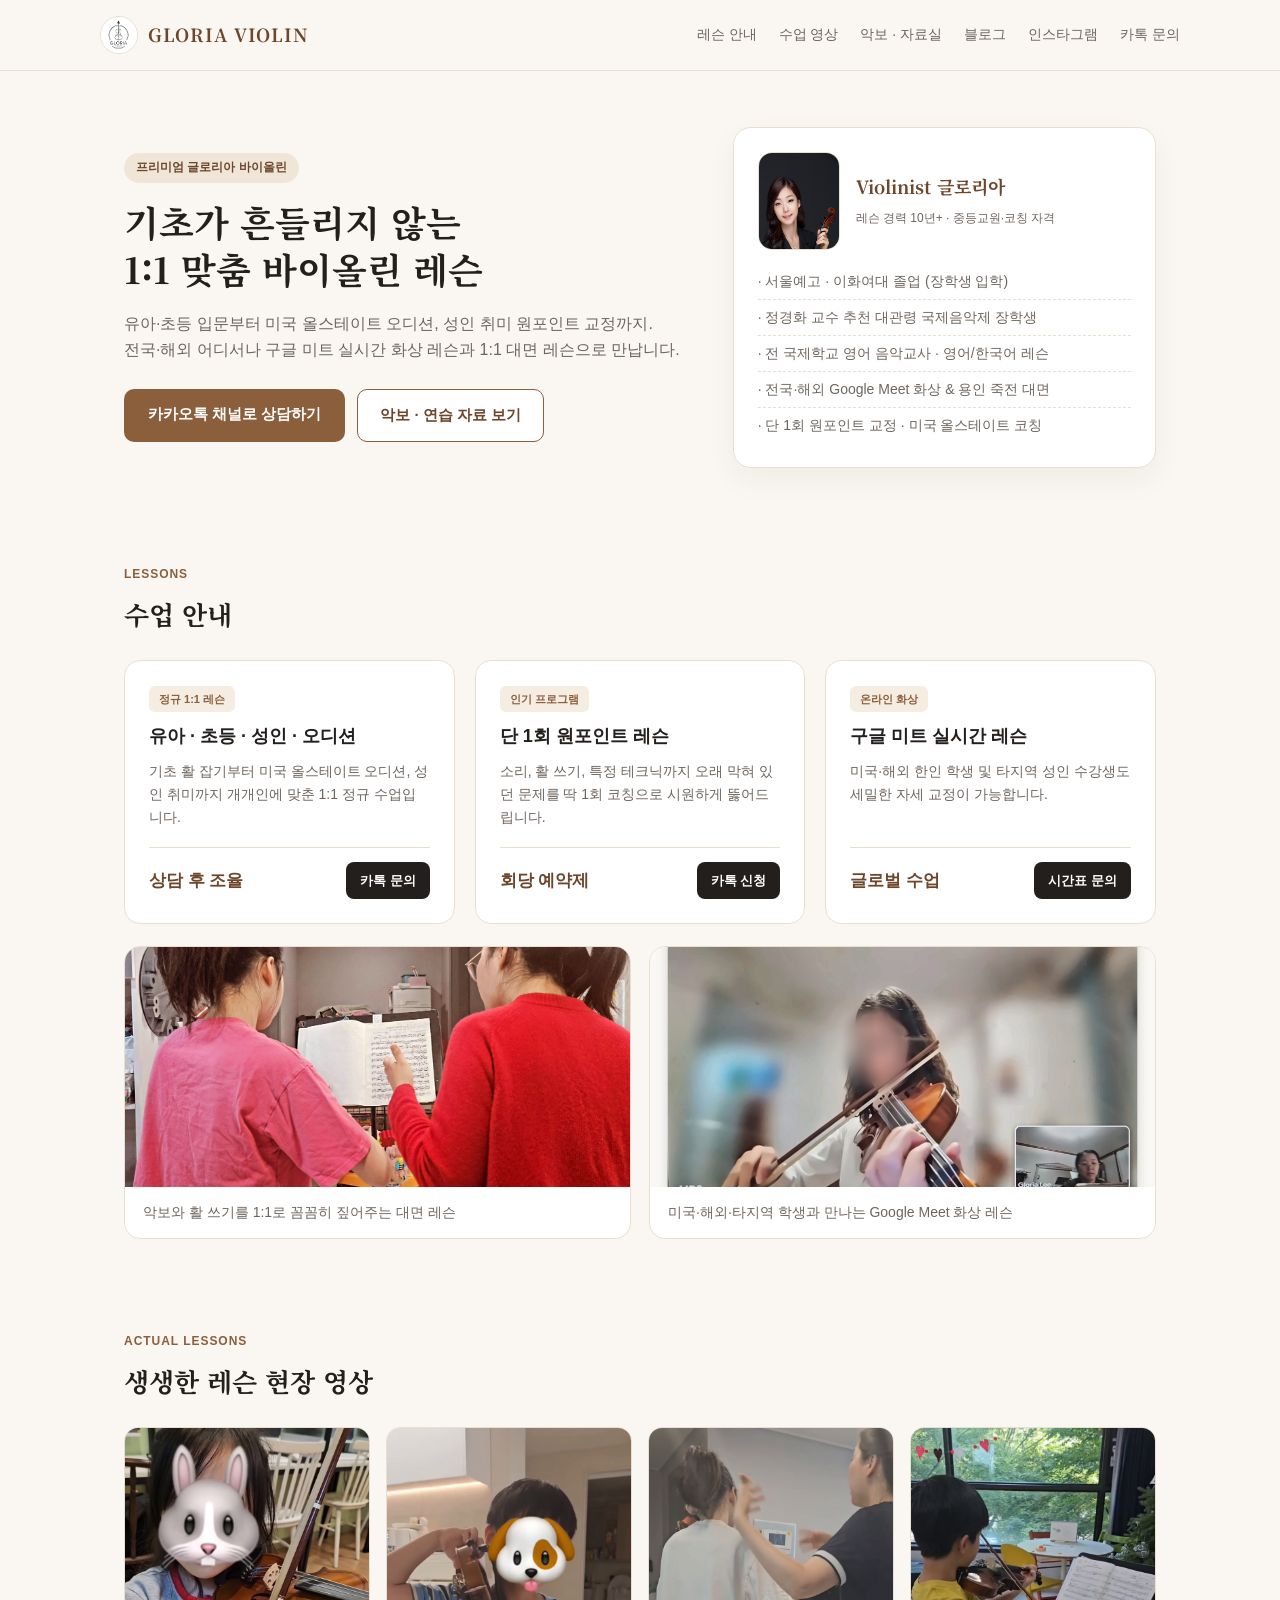
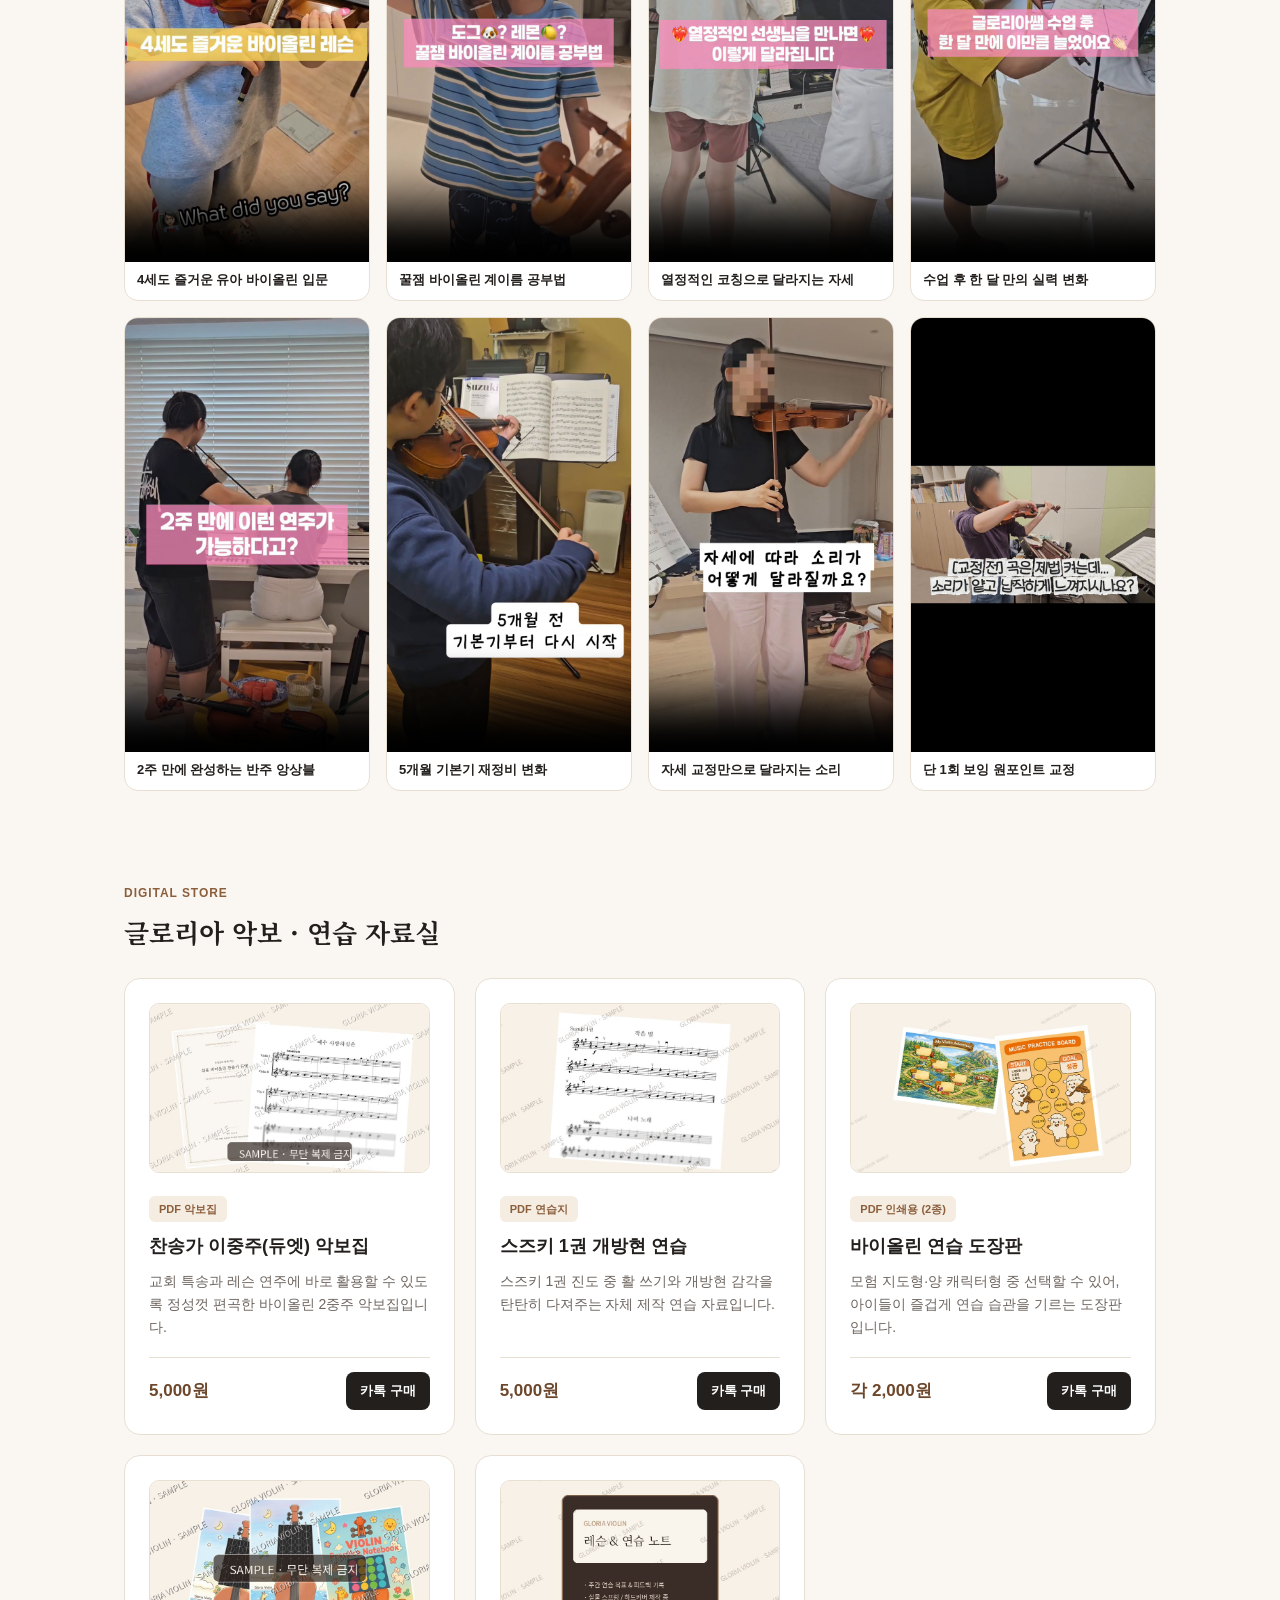
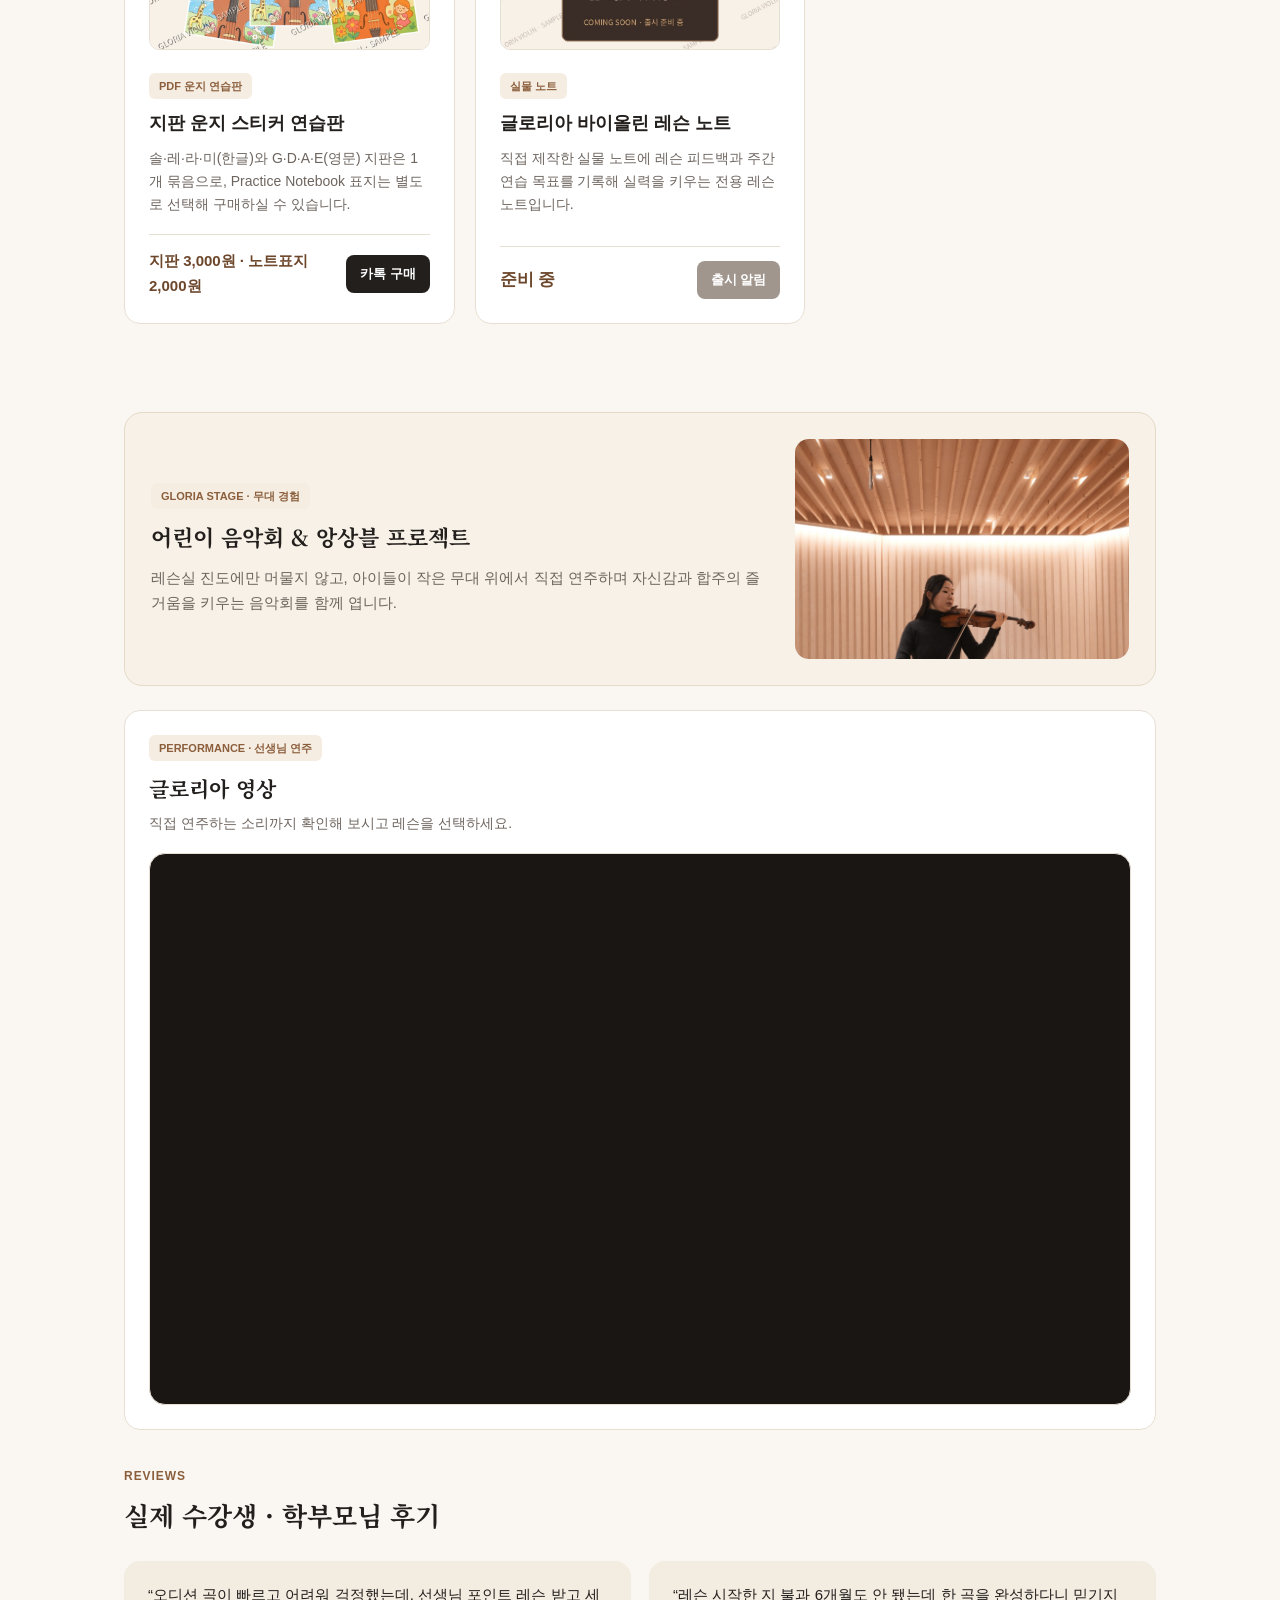
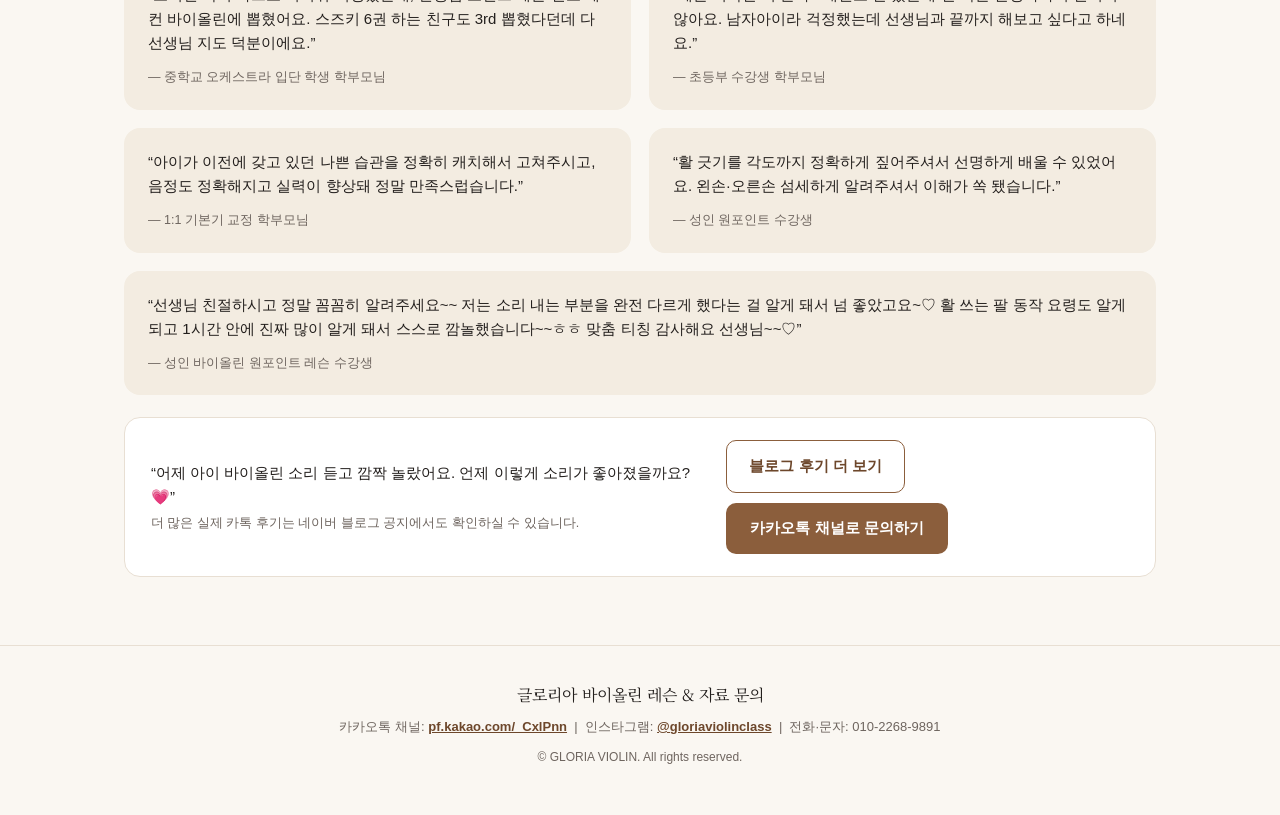
==== index.html @ 701b68e7 "홈페이지: 실명 대신 '글로리아' 표기로 교체 (배지·프로필 카드·이미지 alt·유튜브 title)" ====
<!DOCTYPE html>
<html lang="ko">
<head>
  <meta charset="UTF-8" />
  <!-- Google tag (gtag.js) · GA4 -->
  <script async src="https://www.googletagmanager.com/gtag/js?id=G-VLVJEWR7X3"></script>
  <script>
    window.dataLayer = window.dataLayer || [];
    function gtag(){dataLayer.push(arguments);}
    gtag('js', new Date());
    gtag('config', 'G-VLVJEWR7X3');
  </script>
  <meta name="viewport" content="width=device-width, initial-scale=1.0" />
  <title>글로리아 바이올린 | GLORIA VIOLIN - 화상·대면 1:1 레슨 & 연습 자료실</title>
  <meta name="description" content="서울예고·이화여대 졸업, 미국·해외 한인 아이들 1:1 바이올린 화상 레슨, 용인 죽전 인근 대면 레슨 및 원포인트 교정, 자체 제작 찬송가 이중주·도장판·운지 연습판 자료실." />
  <meta name="keywords" content="글로리아 바이올린, 바이올린 화상 레슨, 미국 바이올린 레슨, 온라인 바이올린, 용인 죽전 바이올린, 원포인트 바이올린 레슨, 바이올린 악보, 찬송가 이중주" />
  <link rel="canonical" href="https://glorialee9112-design.github.io/" />
  <meta name="naver-site-verification" content="98d70bb8b84e6bf92e8efe2d867b717b4aa25853" />
  <meta property="og:type" content="website" />
  <meta property="og:url" content="https://glorialee9112-design.github.io/" />
  <meta property="og:title" content="글로리아 바이올린 | GLORIA VIOLIN" />
  <meta property="og:description" content="전국·해외 1:1 바이올린 화상 레슨 & 원포인트 교정, 찬송가 이중주 악보·연습 도장판·운지 연습판 자료실" />
  <meta property="og:image" content="https://glorialee9112-design.github.io/assets/profile_concert.jpg" />
  <meta name="twitter:card" content="summary_large_image" />
  <meta name="twitter:title" content="글로리아 바이올린 | GLORIA VIOLIN" />
  <meta name="twitter:description" content="전국·해외 1:1 바이올린 화상 레슨 & 원포인트 교정, 자체 제작 악보·연습 자료실" />
  <meta name="twitter:image" content="https://glorialee9112-design.github.io/assets/profile_concert.jpg" />
  <link rel="preconnect" href="https://fonts.googleapis.com">
  <link href="https://fonts.googleapis.com/css2?family=Noto+Serif+KR:wght@400;600;700&family=Pretendard:wght@400;500;600;700&display=swap" rel="stylesheet">
  <style>
    :root {
      --bg: #FAF7F2;
      --card: #FFFFFF;
      --ink: #231F1D;
      --muted: #6E655F;
      --accent: #8B5E3C;
      --accent-dark: #6D472B;
      --line: #E8DFD3;
    }
    * { box-sizing: border-box; margin: 0; padding: 0; }
    body {
      font-family: 'Pretendard', -apple-system, BlinkMacSystemFont, sans-serif;
      background: var(--bg);
      color: var(--ink);
      line-height: 1.65;
    }
    .serif { font-family: 'Noto Serif KR', serif; }
    header {
      background: rgba(250, 247, 242, 0.94);
      border-bottom: 1px solid var(--line);
      padding: 16px 24px;
      position: sticky; top: 0; z-index: 10;
    }
    .nav {
      max-width: 1080px; margin: 0 auto;
      display: flex; justify-content: space-between; align-items: center;
    }
    .logo { display: flex; align-items: center; gap: 10px; font-size: 18px; font-weight: 700; letter-spacing: 0.04em; color: var(--accent-dark); }
    .logo img { width: 38px; height: 38px; border-radius: 50%; object-fit: cover; border: 1px solid var(--line); }
    .nav-links { display: flex; gap: 22px; font-size: 14px; font-weight: 500; color: var(--muted); }
    .nav-links a { text-decoration: none; color: inherit; white-space: nowrap; }

    .hero {
      max-width: 1080px; margin: 0 auto; padding: 56px 24px 48px;
      display: grid; grid-template-columns: 1.15fr 0.85fr; gap: 36px; align-items: center;
    }
    .badge {
      display: inline-block; padding: 5px 12px; border-radius: 999px;
      background: #EFE6D8; color: var(--accent-dark); font-size: 12px; font-weight: 600;
      margin-bottom: 16px;
    }
    h1 { font-size: 36px; line-height: 1.3; margin-bottom: 18px; color: var(--ink); }
    .hero p { color: var(--muted); font-size: 16px; margin-bottom: 26px; }
    .cta-row { display: flex; gap: 12px; flex-wrap: wrap; }
    .btn-primary {
      background: var(--accent); color: #fff; padding: 13px 24px; border-radius: 10px;
      text-decoration: none; font-weight: 600; font-size: 15px; border: none; cursor: pointer;
    }
    .btn-outline {
      border: 1px solid var(--accent); color: var(--accent-dark); padding: 13px 22px; border-radius: 10px;
      text-decoration: none; font-weight: 600; font-size: 15px; background: #fff;
    }
    .profile-card {
      background: var(--card); border: 1px solid var(--line); border-radius: 18px;
      padding: 24px; box-shadow: 0 12px 30px rgba(35, 31, 29, 0.05);
    }
    .profile-top { display: flex; align-items: center; gap: 16px; margin-bottom: 14px; }
    .profile-photo { width: 82px; height: 98px; border-radius: 14px; object-fit: cover; object-position: top; border: 1px solid var(--line); }
    .profile-card h3 { font-size: 18px; margin-bottom: 2px; color: var(--accent-dark); }
    .profile-list { list-style: none; font-size: 14px; color: var(--muted); }
    .profile-list li { padding: 6px 0; border-bottom: 1px dashed var(--line); }
    .profile-list li:last-child { border-bottom: none; }

    section { max-width: 1080px; margin: 0 auto; padding: 44px 24px; }
    .sec-head { margin-bottom: 24px; }
    .sec-head span { font-size: 12px; font-weight: 700; color: var(--accent); letter-spacing: 0.08em; }
    .sec-head h2 { font-size: 26px; margin-top: 6px; }

    .grid-3 { display: grid; grid-template-columns: repeat(3, 1fr); gap: 20px; }
    .grid-2 { display: grid; grid-template-columns: repeat(2, 1fr); gap: 20px; }
    .video-grid { display: grid; grid-template-columns: repeat(4, 1fr); gap: 16px; }
    .video-card { background: var(--card); border: 1px solid var(--line); border-radius: 14px; overflow: hidden; }
    .video-card video { width: 100%; aspect-ratio: 9 / 16; object-fit: cover; display: block; background: #1a1614; }
    .video-cap { padding: 10px 12px; font-size: 13px; font-weight: 600; color: var(--ink); line-height: 1.4; }

    .card {
      background: var(--card); border: 1px solid var(--line); border-radius: 16px;
      padding: 24px; display: flex; flex-direction: column; justify-content: space-between;
    }
    .card-thumb { width: 100%; height: 170px; object-fit: cover; object-position: top; border-radius: 10px; margin-bottom: 14px; border: 1px solid var(--line); }
    .card-tag {
      display: inline-block; font-size: 11px; font-weight: 700; color: var(--accent);
      background: #F5EDE2; padding: 4px 10px; border-radius: 6px; margin-bottom: 10px; align-self: flex-start;
    }
    .card h3 { font-size: 18px; margin-bottom: 8px; }
    .card p { font-size: 14px; color: var(--muted); margin-bottom: 18px; }
    .price-row { display: flex; justify-content: space-between; align-items: center; gap: 12px; padding-top: 14px; border-top: 1px solid var(--line); }
    .price { font-size: 17px; font-weight: 700; color: var(--accent-dark); word-break: keep-all; }
    .buy-btn {
      font-size: 13px; font-weight: 600; color: #fff; background: var(--ink);
      padding: 8px 14px; border-radius: 8px; text-decoration: none;
      white-space: nowrap; flex: 0 0 auto;
    }

    .gallery-grid { display: grid; grid-template-columns: 1fr 1fr; gap: 18px; margin-top: 22px; }
    .gallery-card { background: var(--card); border: 1px solid var(--line); border-radius: 16px; overflow: hidden; }
    .gallery-card img { width: 100%; height: 240px; object-fit: cover; display: block; }
    .gallery-cap { padding: 14px 18px; font-size: 14px; color: var(--muted); }

    .stage-banner {
      background: #F7F1E7; border: 1px solid #E5D9C7; border-radius: 18px;
      padding: 26px; display: grid; grid-template-columns: 1.3fr 0.7fr; gap: 24px; align-items: center; margin-bottom: 24px;
    }
    .stage-banner img { width: 100%; height: 220px; object-fit: cover; object-position: center 20%; border-radius: 14px; }
    .yt-wrap {
      position: relative; width: 100%; aspect-ratio: 16 / 9; border-radius: 16px; overflow: hidden;
      border: 1px solid var(--line); background: #1a1614; margin-top: 18px;
    }
    .yt-wrap iframe { position: absolute; inset: 0; width: 100%; height: 100%; border: 0; }

    .review-grid { display: grid; grid-template-columns: repeat(2, 1fr); gap: 18px; }
    .review-card {
      background: #F3ECE1; border-radius: 16px; padding: 22px 24px;
      display: flex; flex-direction: column; justify-content: space-between;
    }
    .review-quote { font-size: 15px; font-weight: 500; color: var(--ink); line-height: 1.6; }
    .review-meta { font-size: 12.5px; color: var(--muted); margin-top: 12px; }
    .review-cta {
      margin-top: 22px; background: var(--card); border: 1px solid var(--line); border-radius: 16px;
      padding: 22px 26px; display: flex; justify-content: space-between; align-items: center; gap: 18px;
    }

    footer {
      text-align: center; padding: 36px 24px 48px; color: var(--muted); font-size: 13px;
      border-top: 1px solid var(--line); margin-top: 24px;
    }
    @media (max-width: 900px) {
      .hero, .grid-3, .grid-2, .gallery-grid, .stage-banner, .review-grid { grid-template-columns: 1fr; }
      .video-grid { grid-template-columns: repeat(2, 1fr); }
      h1 { font-size: 28px; }
      .review-cta { flex-direction: column; align-items: flex-start; }
    }
    @media (max-width: 720px) {
      header { padding: 12px 16px; }
      .nav { flex-direction: column; align-items: flex-start; gap: 8px; }
      .nav-links { width: 100%; overflow-x: auto; gap: 14px; font-size: 13px; -webkit-overflow-scrolling: touch; }
    }
  </style>
</head>
<body>
  <header>
    <div class="nav">
      <div class="logo serif"><img src="assets/logo.jpg" alt="GLORIA VIOLIN 로고">GLORIA VIOLIN</div>
      <div class="nav-links">
        <a href="#lessons">레슨 안내</a>
        <a href="#videos">수업 영상</a>
        <a href="#store">악보 · 자료실</a>
        <a href="https://blog.naver.com/gloriaviolin" target="_blank" rel="noopener">블로그</a>
        <a href="https://www.instagram.com/gloriaviolinclass" target="_blank" rel="noopener">인스타그램</a>
        <a href="http://pf.kakao.com/_CxlPnn" target="_blank" rel="noopener">카톡 문의</a>
      </div>
    </div>
  </header>

  <div class="hero">
    <div>
      <div class="badge">프리미엄 글로리아 바이올린</div>
      <h1 class="serif">기초가 흔들리지 않는<br>1:1 맞춤 바이올린 레슨</h1>
      <p>유아·초등 입문부터 미국 올스테이트 오디션, 성인 취미 원포인트 교정까지.<br>전국·해외 어디서나 구글 미트 실시간 화상 레슨과 1:1 대면 레슨으로 만납니다.</p>
      <div class="cta-row">
        <a href="http://pf.kakao.com/_CxlPnn" target="_blank" rel="noopener" class="btn-primary">카카오톡 채널로 상담하기</a>
        <a href="#store" class="btn-outline">악보 · 연습 자료 보기</a>
      </div>
    </div>
    <div class="profile-card">
      <div class="profile-top">
        <img class="profile-photo" src="assets/profile_studio.jpg" alt="바이올리니스트 글로리아 프로필">
        <div>
          <h3 class="serif">Violinist 글로리아</h3>
          <span style="font-size:12px; color:var(--muted);">레슨 경력 10년+ · 중등교원·코칭 자격</span>
        </div>
      </div>
      <ul class="profile-list">
        <li>· 서울예고 · 이화여대 졸업 (장학생 입학)</li>
        <li>· 정경화 교수 추천 대관령 국제음악제 장학생</li>
        <li>· 전 국제학교 영어 음악교사 · 영어/한국어 레슨</li>
        <li>· 전국·해외 Google Meet 화상 & 용인 죽전 대면</li>
        <li>· 단 1회 원포인트 교정 · 미국 올스테이트 코칭</li>
      </ul>
    </div>
  </div>

  <section id="lessons">
    <div class="sec-head">
      <span>LESSONS</span>
      <h2 class="serif">수업 안내</h2>
    </div>
    <div class="grid-3">
      <div class="card">
        <div>
          <span class="card-tag">정규 1:1 레슨</span>
          <h3>유아 · 초등 · 성인 · 오디션</h3>
          <p>기초 활 잡기부터 미국 올스테이트 오디션, 성인 취미까지 개개인에 맞춘 1:1 정규 수업입니다.</p>
        </div>
        <div class="price-row">
          <span class="price">상담 후 조율</span>
          <a href="http://pf.kakao.com/_CxlPnn" target="_blank" rel="noopener" class="buy-btn">카톡 문의</a>
        </div>
      </div>
      <div class="card">
        <div>
          <span class="card-tag">인기 프로그램</span>
          <h3>단 1회 원포인트 레슨</h3>
          <p>소리, 활 쓰기, 특정 테크닉까지 오래 막혀 있던 문제를 딱 1회 코칭으로 시원하게 뚫어드립니다.</p>
        </div>
        <div class="price-row">
          <span class="price">회당 예약제</span>
          <a href="http://pf.kakao.com/_CxlPnn" target="_blank" rel="noopener" class="buy-btn">카톡 신청</a>
        </div>
      </div>
      <div class="card">
        <div>
          <span class="card-tag">온라인 화상</span>
          <h3>구글 미트 실시간 레슨</h3>
          <p>미국·해외 한인 학생 및 타지역 성인 수강생도 세밀한 자세 교정이 가능합니다.</p>
        </div>
        <div class="price-row">
          <span class="price">글로벌 수업</span>
          <a href="http://pf.kakao.com/_CxlPnn" target="_blank" rel="noopener" class="buy-btn">시간표 문의</a>
        </div>
      </div>
    </div>
    <div class="gallery-grid">
      <div class="gallery-card">
        <img src="assets/lesson_scene.jpg" alt="1:1 맞춤 바이올린 레슨 현장">
        <div class="gallery-cap">악보와 활 쓰기를 1:1로 꼼꼼히 짚어주는 대면 레슨</div>
      </div>
      <div class="gallery-card">
        <img src="assets/online_lesson.jpg" alt="구글 미트 실시간 화상 레슨">
        <div class="gallery-cap">미국·해외·타지역 학생과 만나는 Google Meet 화상 레슨</div>
      </div>
    </div>
  </section>

  <section id="videos">
    <div class="sec-head">
      <span>ACTUAL LESSONS</span>
      <h2 class="serif">생생한 레슨 현장 영상</h2>
    </div>
    <div class="video-grid">
      <div class="video-card">
        <video controls poster="assets/videos/v1.jpg" preload="metadata"><source src="assets/videos/v1.mp4" type="video/mp4"></video>
        <div class="video-cap">4세도 즐거운 유아 바이올린 입문</div>
      </div>
      <div class="video-card">
        <video controls poster="assets/videos/v2.jpg" preload="metadata"><source src="assets/videos/v2.mp4" type="video/mp4"></video>
        <div class="video-cap">꿀잼 바이올린 계이름 공부법</div>
      </div>
      <div class="video-card">
        <video controls poster="assets/videos/v3.jpg" preload="metadata"><source src="assets/videos/v3.mp4" type="video/mp4"></video>
        <div class="video-cap">열정적인 코칭으로 달라지는 자세</div>
      </div>
      <div class="video-card">
        <video controls poster="assets/videos/v4.jpg" preload="metadata"><source src="assets/videos/v4.mp4" type="video/mp4"></video>
        <div class="video-cap">수업 후 한 달 만의 실력 변화</div>
      </div>
      <div class="video-card">
        <video controls poster="assets/videos/v5.jpg" preload="metadata"><source src="assets/videos/v5.mp4" type="video/mp4"></video>
        <div class="video-cap">2주 만에 완성하는 반주 앙상블</div>
      </div>
      <div class="video-card">
        <video controls poster="assets/videos/v6.jpg" preload="metadata"><source src="assets/videos/v6.mp4" type="video/mp4"></video>
        <div class="video-cap">5개월 기본기 재정비 변화</div>
      </div>
      <div class="video-card">
        <video controls poster="assets/videos/v7.jpg" preload="metadata"><source src="assets/videos/v7.mp4" type="video/mp4"></video>
        <div class="video-cap">자세 교정만으로 달라지는 소리</div>
      </div>
      <div class="video-card">
        <video controls poster="assets/videos/v8.jpg" preload="metadata"><source src="assets/videos/v8.mp4" type="video/mp4"></video>
        <div class="video-cap">단 1회 보잉 원포인트 교정</div>
      </div>
    </div>
  </section>

  <section id="store">
    <div class="sec-head">
      <span>DIGITAL STORE</span>
      <h2 class="serif">글로리아 악보 · 연습 자료실</h2>
    </div>
    <div class="grid-3">
      <div class="card">
        <div>
          <img class="card-thumb" src="assets/preview_hymn_duet.jpg" alt="찬송가 이중주 악보집 샘플 미리보기">
          <span class="card-tag">PDF 악보집</span>
          <h3>찬송가 이중주(듀엣) 악보집</h3>
          <p>교회 특송과 레슨 연주에 바로 활용할 수 있도록 정성껏 편곡한 바이올린 2중주 악보집입니다.</p>
        </div>
        <div class="price-row">
          <span class="price">5,000원</span>
          <a href="http://pf.kakao.com/_CxlPnn" target="_blank" rel="noopener" class="buy-btn">카톡 구매</a>
        </div>
      </div>
      <div class="card">
        <div>
          <img class="card-thumb" src="assets/preview_open_strings.jpg" alt="스즈키 1권 개방현 연습 샘플 미리보기">
          <span class="card-tag">PDF 연습지</span>
          <h3>스즈키 1권 개방현 연습</h3>
          <p>스즈키 1권 진도 중 활 쓰기와 개방현 감각을 탄탄히 다져주는 자체 제작 연습 자료입니다.</p>
        </div>
        <div class="price-row">
          <span class="price">5,000원</span>
          <a href="http://pf.kakao.com/_CxlPnn" target="_blank" rel="noopener" class="buy-btn">카톡 구매</a>
        </div>
      </div>
      <div class="card">
        <div>
          <img class="card-thumb" src="assets/preview_stamp_board.jpg" alt="바이올린 연습 도장판 2종 샘플 미리보기">
          <span class="card-tag">PDF 인쇄용 (2종)</span>
          <h3>바이올린 연습 도장판</h3>
          <p>모험 지도형·양 캐릭터형 중 선택할 수 있어, 아이들이 즐겁게 연습 습관을 기르는 도장판입니다.</p>
        </div>
        <div class="price-row">
          <span class="price">각 2,000원</span>
          <a href="http://pf.kakao.com/_CxlPnn" target="_blank" rel="noopener" class="buy-btn">카톡 구매</a>
        </div>
      </div>
      <div class="card">
        <div>
          <img class="card-thumb" src="assets/preview_fingering.jpg" alt="바이올린 지판 운지 스티커판 샘플 미리보기">
          <span class="card-tag">PDF 운지 연습판</span>
          <h3>지판 운지 스티커 연습판</h3>
          <p>솔·레·라·미(한글)와 G·D·A·E(영문) 지판은 1개 묶음으로, Practice Notebook 표지는 별도로 선택해 구매하실 수 있습니다.</p>
        </div>
        <div class="price-row">
          <span class="price" style="font-size:15px;">지판 3,000원 · 노트표지 2,000원</span>
          <a href="http://pf.kakao.com/_CxlPnn" target="_blank" rel="noopener" class="buy-btn">카톡 구매</a>
        </div>
      </div>
      <div class="card">
        <div>
          <img class="card-thumb" src="assets/preview_lesson_note.jpg" alt="글로리아 바이올린 레슨 노트 샘플 미리보기">
          <span class="card-tag">실물 노트</span>
          <h3>글로리아 바이올린 레슨 노트</h3>
          <p>직접 제작한 실물 노트에 레슨 피드백과 주간 연습 목표를 기록해 실력을 키우는 전용 레슨 노트입니다.</p>
        </div>
        <div class="price-row">
          <span class="price">준비 중</span>
          <a href="http://pf.kakao.com/_CxlPnn" target="_blank" rel="noopener" class="buy-btn" style="background:#a0968e;">출시 알림</a>
        </div>
      </div>
    </div>
  </section>

  <section>
    <div class="stage-banner">
      <div>
        <span class="card-tag">GLORIA STAGE · 무대 경험</span>
        <h3 class="serif" style="font-size:22px; margin-bottom:10px;">어린이 음악회 & 앙상블 프로젝트</h3>
        <p style="color:var(--muted); font-size:15px;">레슨실 진도에만 머물지 않고, 아이들이 작은 무대 위에서 직접 연주하며 자신감과 합주의 즐거움을 키우는 음악회를 함께 엽니다.</p>
      </div>
      <img src="assets/concert_hall.jpg" alt="바이올리니스트 글로리아 연주 무대">
    </div>
    <div class="card" style="margin-bottom:28px;">
      <span class="card-tag">PERFORMANCE · 선생님 연주</span>
      <h3 class="serif" style="font-size:21px; margin-bottom:6px;">글로리아 영상</h3>
      <p style="margin-bottom:0;">직접 연주하는 소리까지 확인해 보시고 레슨을 선택하세요.</p>
      <div class="yt-wrap">
        <iframe src="https://www.youtube.com/embed/AK-uWB0u9fU" title="바이올리니스트 글로리아 연주 영상" allow="accelerometer; autoplay; clipboard-write; encrypted-media; gyroscope; picture-in-picture; web-share" allowfullscreen></iframe>
      </div>
    </div>
    <div class="sec-head" style="margin-top:32px;">
      <span>REVIEWS</span>
      <h2 class="serif">실제 수강생 · 학부모님 후기</h2>
    </div>
    <div class="review-grid">
      <div class="review-card">
        <div class="review-quote">“오디션 곡이 빠르고 어려워 걱정했는데, 선생님 포인트 레슨 받고 세컨 바이올린에 뽑혔어요. 스즈키 6권 하는 친구도 3rd 뽑혔다던데 다 선생님 지도 덕분이에요.”</div>
        <div class="review-meta">— 중학교 오케스트라 입단 학생 학부모님</div>
      </div>
      <div class="review-card">
        <div class="review-quote">“레슨 시작한 지 불과 6개월도 안 됐는데 한 곡을 완성하다니 믿기지 않아요. 남자아이라 걱정했는데 선생님과 끝까지 해보고 싶다고 하네요.”</div>
        <div class="review-meta">— 초등부 수강생 학부모님</div>
      </div>
      <div class="review-card">
        <div class="review-quote">“아이가 이전에 갖고 있던 나쁜 습관을 정확히 캐치해서 고쳐주시고, 음정도 정확해지고 실력이 향상돼 정말 만족스럽습니다.”</div>
        <div class="review-meta">— 1:1 기본기 교정 학부모님</div>
      </div>
      <div class="review-card">
        <div class="review-quote">“활 긋기를 각도까지 정확하게 짚어주셔서 선명하게 배울 수 있었어요. 왼손·오른손 섬세하게 알려주셔서 이해가 쏙 됐습니다.”</div>
        <div class="review-meta">— 성인 원포인트 수강생</div>
      </div>
      <div class="review-card" style="grid-column: 1 / -1;">
        <div class="review-quote">“선생님 친절하시고 정말 꼼꼼히 알려주세요~~ 저는 소리 내는 부분을 완전 다르게 했다는 걸 알게 돼서 넘 좋았고요~♡ 활 쓰는 팔 동작 요령도 알게 되고 1시간 안에 진짜 많이 알게 돼서 스스로 깜놀했습니다~~ㅎㅎ 맞춤 티칭 감사해요 선생님~~♡”</div>
        <div class="review-meta">— 성인 바이올린 원포인트 레슨 수강생</div>
      </div>
    </div>
    <div class="review-cta">
      <div>
        <div class="review-quote">“어제 아이 바이올린 소리 듣고 깜짝 놀랐어요. 언제 이렇게 소리가 좋아졌을까요? 💗”</div>
        <div class="review-meta" style="margin-top:4px;">더 많은 실제 카톡 후기는 네이버 블로그 공지에서도 확인하실 수 있습니다.</div>
      </div>
      <div style="display:flex; gap:10px; flex-wrap:wrap;">
        <a href="https://m.blog.naver.com/gloriaviolin/223828663467" target="_blank" rel="noopener" class="btn-outline" style="white-space:nowrap;">블로그 후기 더 보기</a>
        <a href="http://pf.kakao.com/_CxlPnn" target="_blank" rel="noopener" class="btn-primary" style="white-space:nowrap;">카카오톡 채널로 문의하기</a>
      </div>
    </div>
  </section>

  <footer id="contact">
    <p class="serif" style="font-size:16px; color:#231F1D; margin-bottom:8px;">글로리아 바이올린 레슨 & 자료 문의</p>
    <p>카카오톡 채널: <a href="http://pf.kakao.com/_CxlPnn" target="_blank" rel="noopener" style="color:var(--accent-dark); font-weight:600;">pf.kakao.com/_CxlPnn</a> &nbsp;|&nbsp; 인스타그램: <a href="https://www.instagram.com/gloriaviolinclass" target="_blank" rel="noopener" style="color:var(--accent-dark); font-weight:600;">@gloriaviolinclass</a> &nbsp;|&nbsp; 전화·문자: 010-2268-9891</p>
    <p style="margin-top:10px; font-size:12px;">© GLORIA VIOLIN. All rights reserved.</p>
  </footer>
</body>
</html>
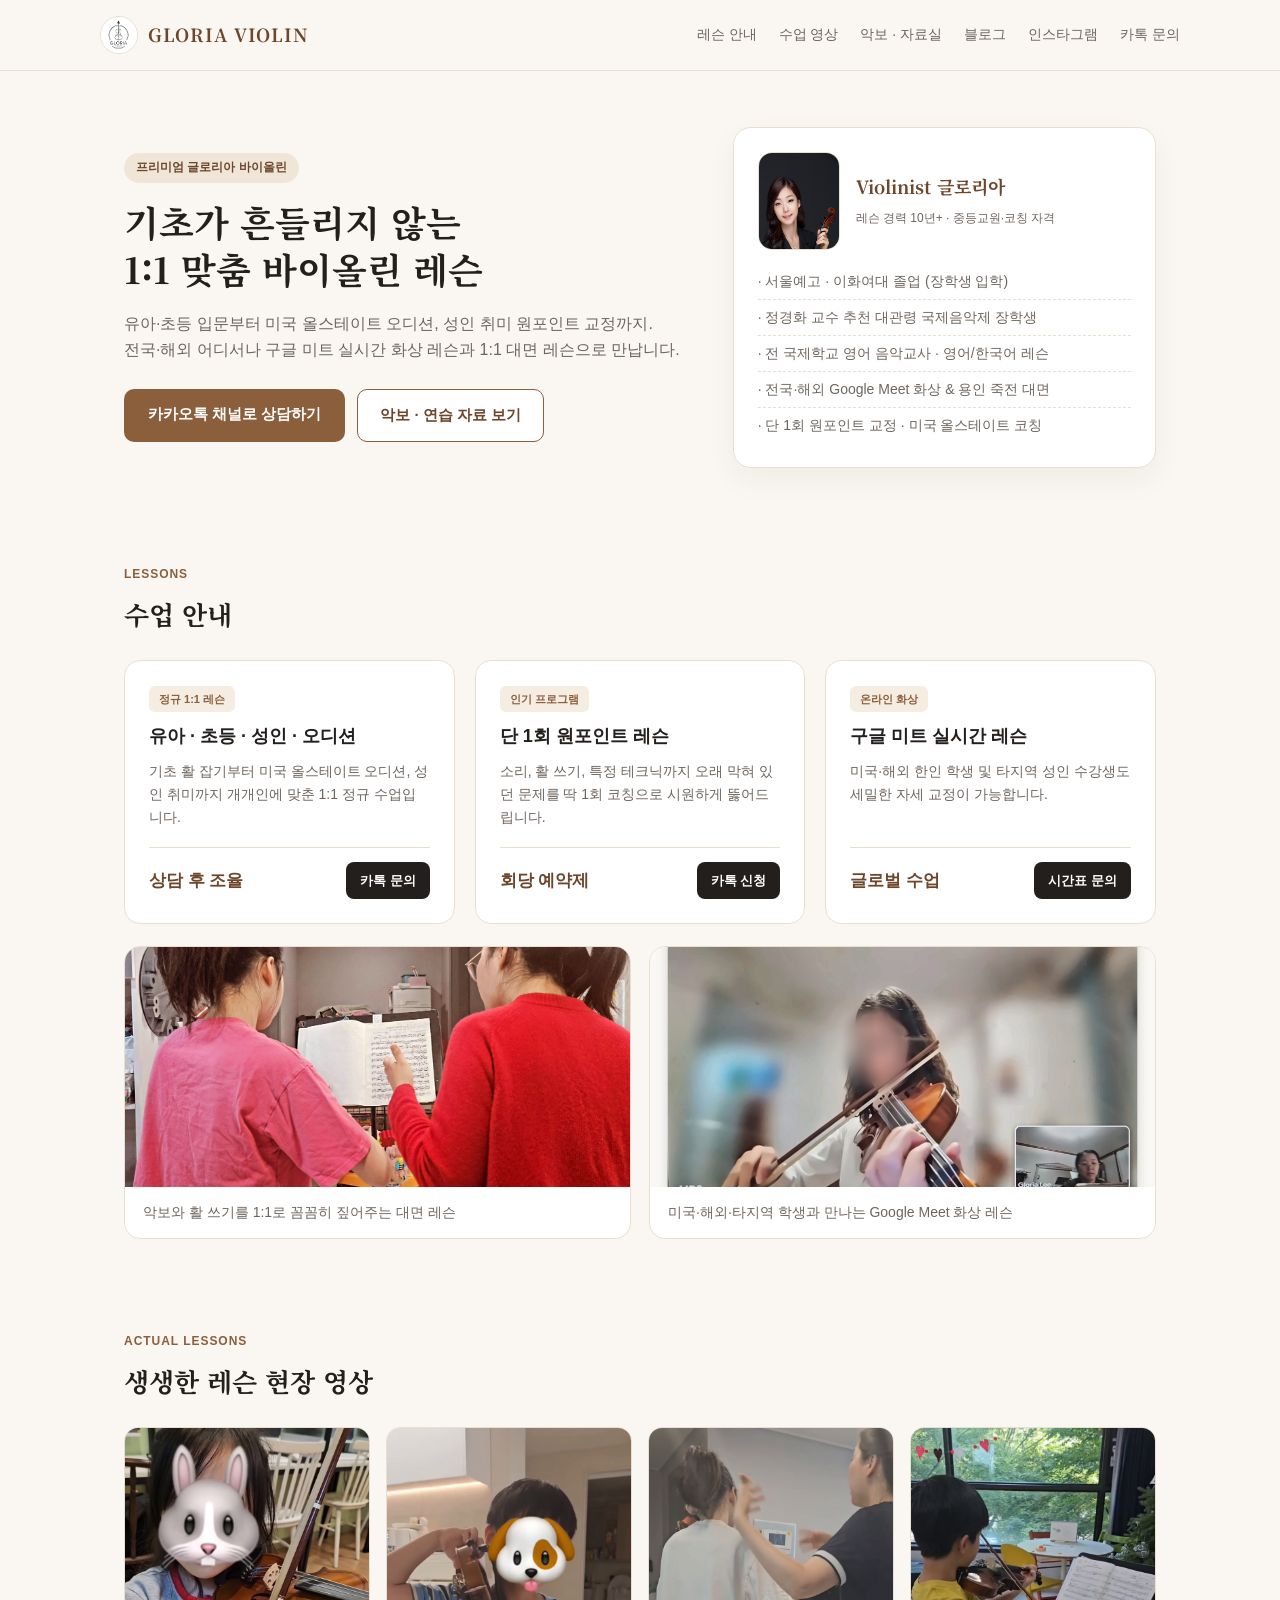
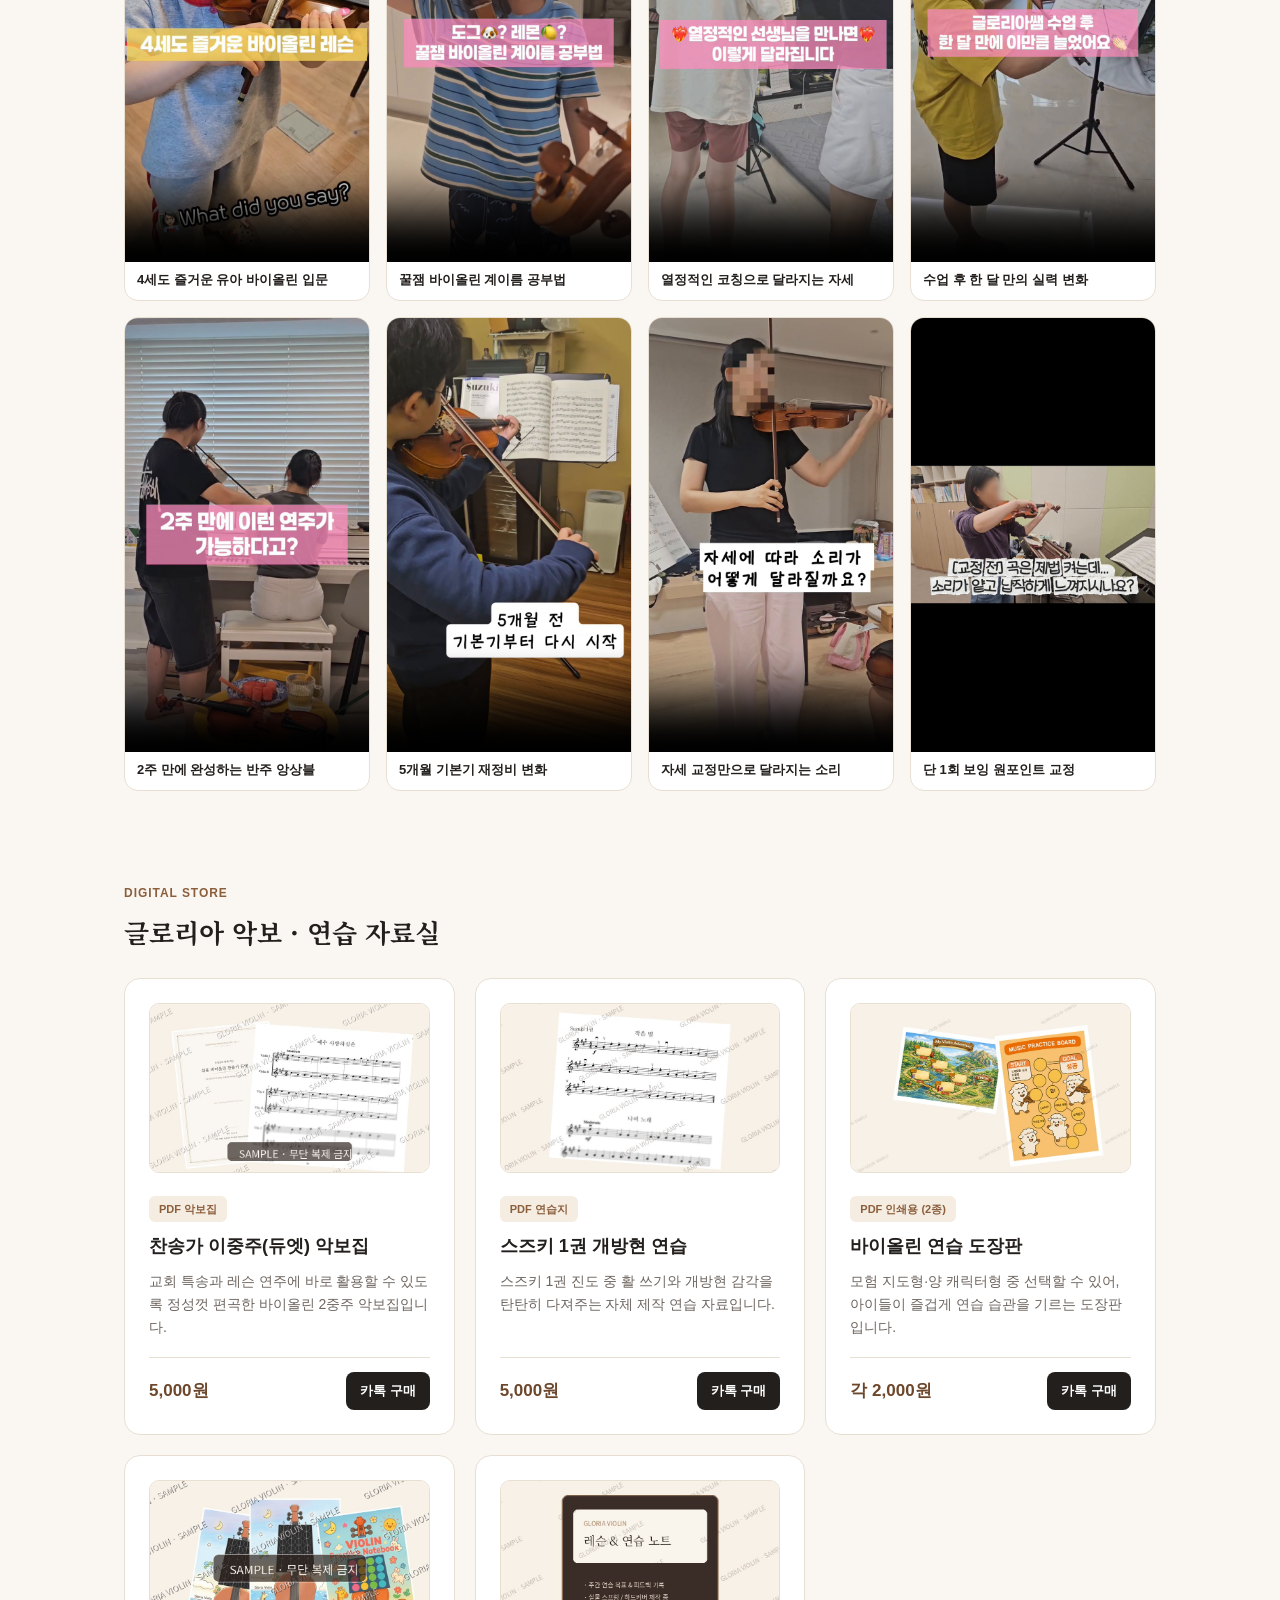
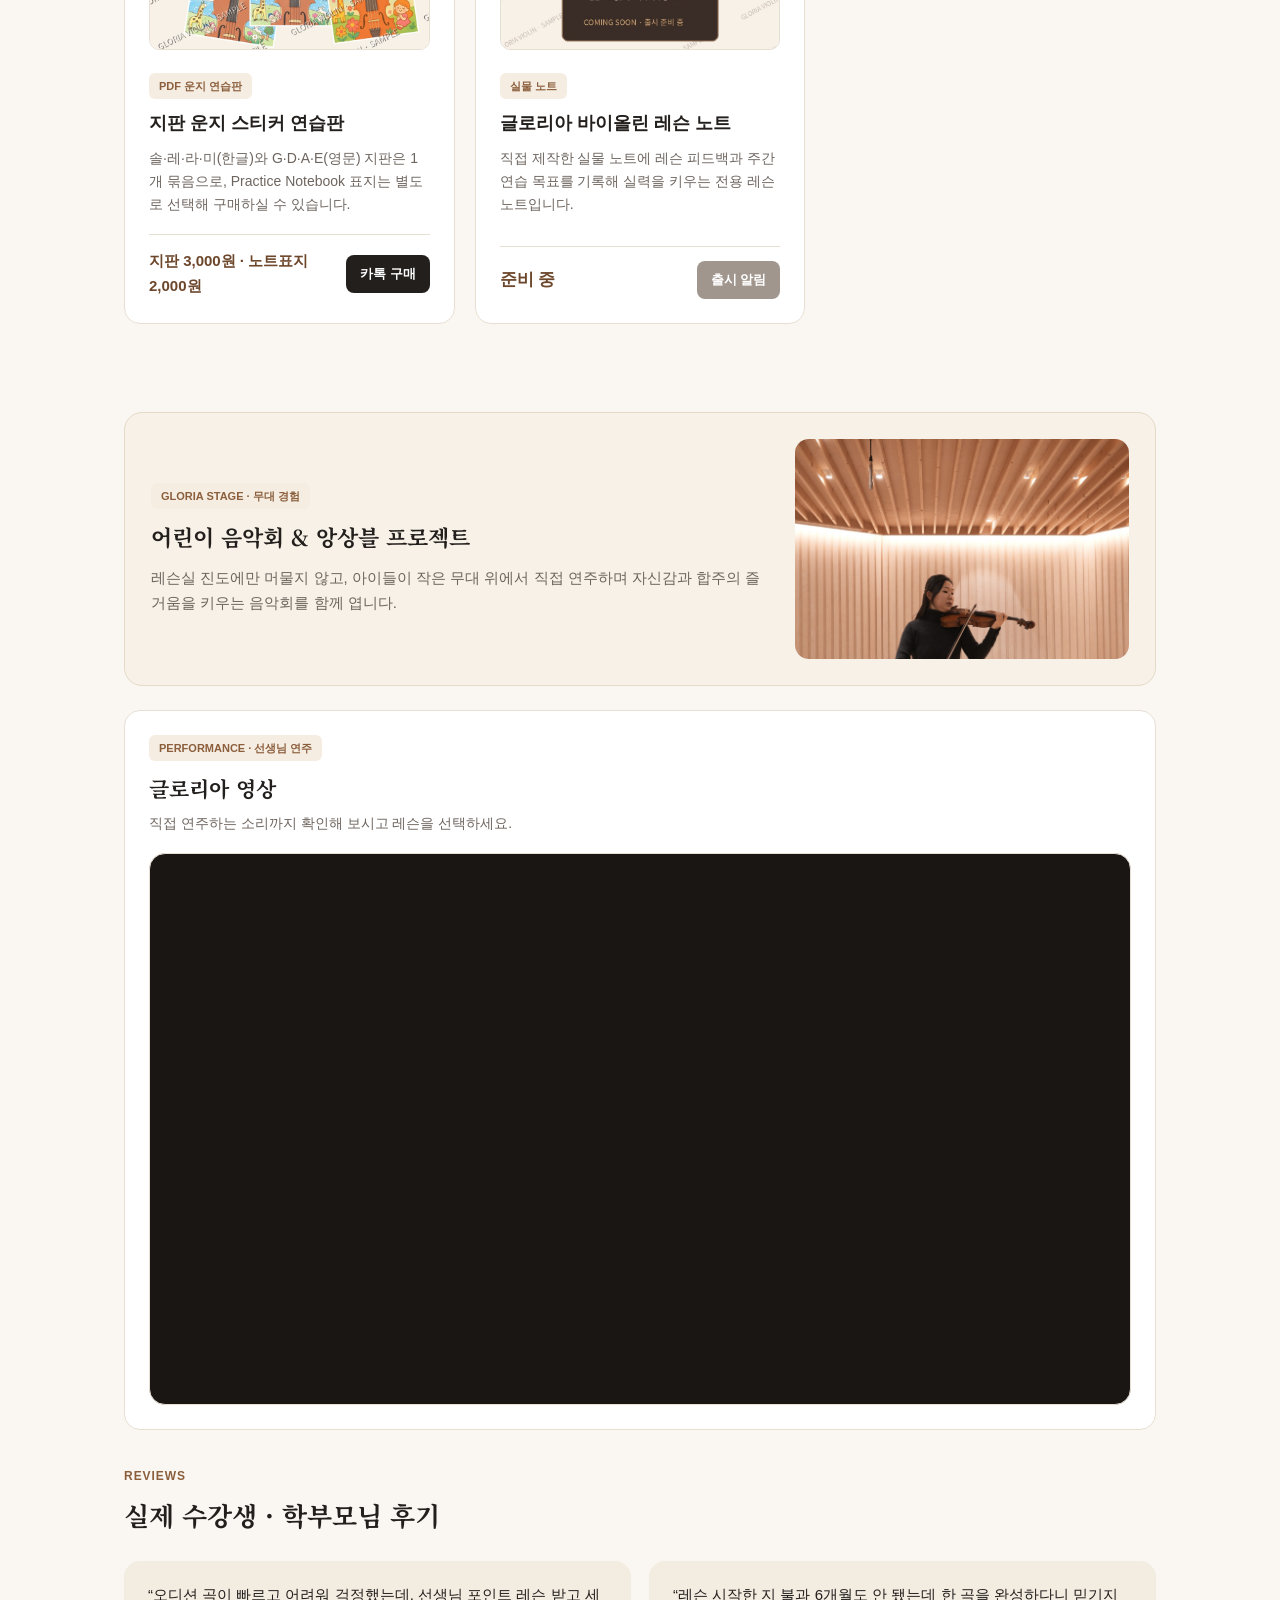
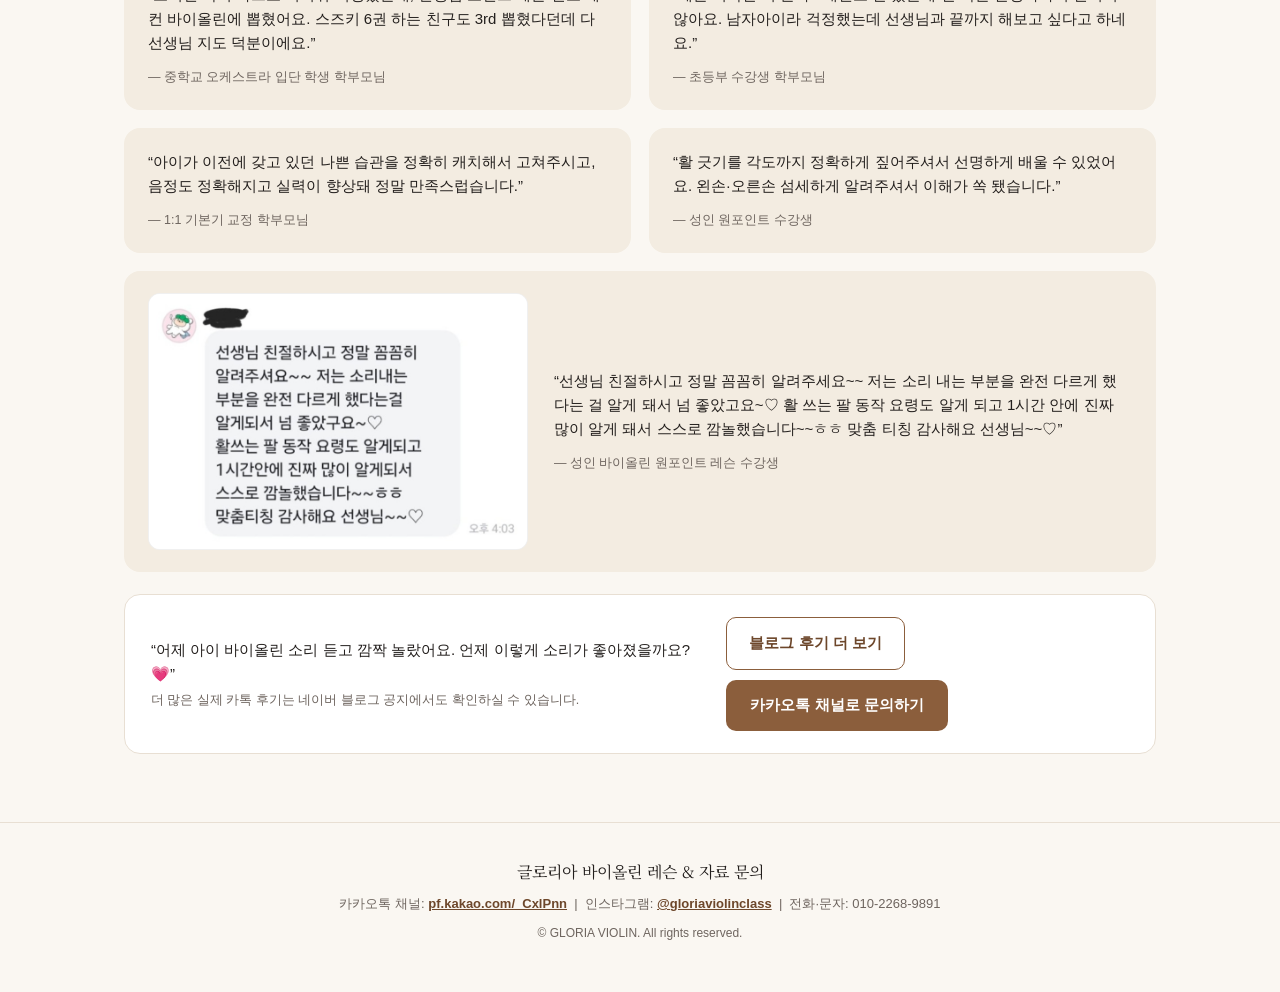
==== commit 89bf5174: "홈페이지: 성인 원포인트 카톡 후기 캡처 이미지 추가 (5번째 후기 카드 2단 배치, 모바일 1단)" ====
--- a/index.html
+++ b/index.html
@@ -57,8 +57,11 @@
     }
     .logo { display: flex; align-items: center; gap: 10px; font-size: 18px; font-weight: 700; letter-spacing: 0.04em; color: var(--accent-dark); }
     .logo img { width: 38px; height: 38px; border-radius: 50%; object-fit: cover; border: 1px solid var(--line); }
+    .nav-menu { display: flex; align-items: center; gap: 22px; }
     .nav-links { display: flex; gap: 22px; font-size: 14px; font-weight: 500; color: var(--muted); }
     .nav-links a { text-decoration: none; color: inherit; white-space: nowrap; }
+    .nav-cta { text-decoration: none; white-space: nowrap; font-size: 14px; font-weight: 500; color: var(--muted); }
+    .nav-links a:hover, .nav-cta:hover { color: var(--accent-dark); }
 
     .hero {
       max-width: 1080px; margin: 0 auto; padding: 56px 24px 48px;
@@ -92,6 +95,7 @@
     .profile-list li:last-child { border-bottom: none; }
 
     section { max-width: 1080px; margin: 0 auto; padding: 44px 24px; }
+    section[id] { scroll-margin-top: 84px; }
     .sec-head { margin-bottom: 24px; }
     .sec-head span { font-size: 12px; font-weight: 700; color: var(--accent); letter-spacing: 0.08em; }
     .sec-head h2 { font-size: 26px; margin-top: 6px; }
@@ -145,6 +149,14 @@
     }
     .review-quote { font-size: 15px; font-weight: 500; color: var(--ink); line-height: 1.6; }
     .review-meta { font-size: 12.5px; color: var(--muted); margin-top: 12px; }
+    .review-photo-card {
+      display: grid; grid-template-columns: minmax(0, 380px) minmax(0, 1fr);
+      align-items: center; gap: 26px;
+    }
+    .review-photo-card img {
+      display: block; width: 100%; height: auto; max-width: 100%;
+      border-radius: 12px; border: 1px solid rgba(0, 0, 0, 0.06); background: #fff;
+    }
     .review-cta {
       margin-top: 22px; background: var(--card); border: 1px solid var(--line); border-radius: 16px;
       padding: 22px 26px; display: flex; justify-content: space-between; align-items: center; gap: 18px;
@@ -160,24 +172,54 @@
       h1 { font-size: 28px; }
       .review-cta { flex-direction: column; align-items: flex-start; }
     }
+    @media (max-width: 820px) {
+      .review-photo-card { grid-template-columns: 1fr; gap: 18px; }
+      .review-photo-card img { max-width: 460px; }
+    }
     @media (max-width: 720px) {
-      header { padding: 12px 16px; }
-      .nav { flex-direction: column; align-items: flex-start; gap: 8px; }
-      .nav-links { width: 100%; overflow-x: auto; gap: 14px; font-size: 13px; -webkit-overflow-scrolling: touch; }
+      header { padding: 10px 14px; background: var(--bg); }
+      .nav {
+        display: grid; grid-template-columns: minmax(0, 1fr) auto;
+        align-items: center; gap: 8px 10px;
+      }
+      .nav-menu { display: contents; }
+      .logo { grid-column: 1; grid-row: 1; gap: 8px; font-size: 15.5px; letter-spacing: 0.02em; min-width: 0; }
+      .logo img { width: 30px; height: 30px; flex: 0 0 auto; }
+      .logo span { overflow: hidden; text-overflow: ellipsis; white-space: nowrap; }
+      .nav-cta {
+        grid-column: 2; grid-row: 1; justify-self: end;
+        background: var(--accent); color: #fff;
+        font-size: 12.5px; font-weight: 600;
+        padding: 8px 14px; border-radius: 999px;
+      }
+      .nav-links {
+        grid-column: 1 / -1; grid-row: 2;
+        width: 100%; justify-content: space-between; flex-wrap: nowrap;
+        gap: 4px; font-size: 12.5px; letter-spacing: -0.01em;
+        padding-top: 8px; border-top: 1px solid var(--line);
+      }
+      .nav-links a { padding: 3px 0; }
+      section[id] { scroll-margin-top: 108px; }
+    }
+    @media (max-width: 360px) {
+      .nav-links { font-size: 11.5px; gap: 2px; }
+      .logo { font-size: 14.5px; }
     }
   </style>
 </head>
 <body>
   <header>
     <div class="nav">
-      <div class="logo serif"><img src="assets/logo.jpg" alt="GLORIA VIOLIN 로고">GLORIA VIOLIN</div>
-      <div class="nav-links">
-        <a href="#lessons">레슨 안내</a>
-        <a href="#videos">수업 영상</a>
-        <a href="#store">악보 · 자료실</a>
-        <a href="https://blog.naver.com/gloriaviolin" target="_blank" rel="noopener">블로그</a>
-        <a href="https://www.instagram.com/gloriaviolinclass" target="_blank" rel="noopener">인스타그램</a>
-        <a href="http://pf.kakao.com/_CxlPnn" target="_blank" rel="noopener">카톡 문의</a>
+      <div class="logo serif"><img src="assets/logo.jpg" alt="GLORIA VIOLIN 로고"><span>GLORIA VIOLIN</span></div>
+      <div class="nav-menu">
+        <div class="nav-links">
+          <a href="#lessons">레슨 안내</a>
+          <a href="#videos">수업 영상</a>
+          <a href="#store">악보 · 자료실</a>
+          <a href="https://blog.naver.com/gloriaviolin" target="_blank" rel="noopener">블로그</a>
+          <a href="https://www.instagram.com/gloriaviolinclass" target="_blank" rel="noopener">인스타그램</a>
+        </div>
+        <a class="nav-cta" href="http://pf.kakao.com/_CxlPnn" target="_blank" rel="noopener">카톡 문의</a>
       </div>
     </div>
   </header>
@@ -410,9 +452,12 @@
         <div class="review-quote">“활 긋기를 각도까지 정확하게 짚어주셔서 선명하게 배울 수 있었어요. 왼손·오른손 섬세하게 알려주셔서 이해가 쏙 됐습니다.”</div>
         <div class="review-meta">— 성인 원포인트 수강생</div>
       </div>
-      <div class="review-card" style="grid-column: 1 / -1;">
-        <div class="review-quote">“선생님 친절하시고 정말 꼼꼼히 알려주세요~~ 저는 소리 내는 부분을 완전 다르게 했다는 걸 알게 돼서 넘 좋았고요~♡ 활 쓰는 팔 동작 요령도 알게 되고 1시간 안에 진짜 많이 알게 돼서 스스로 깜놀했습니다~~ㅎㅎ 맞춤 티칭 감사해요 선생님~~♡”</div>
-        <div class="review-meta">— 성인 바이올린 원포인트 레슨 수강생</div>
+      <div class="review-card review-photo-card" style="grid-column: 1 / -1;">
+        <img src="assets/review_adult_onepoint.jpg" alt="성인 바이올린 원포인트 레슨 수강생이 보낸 카카오톡 후기 캡처" width="855" height="578" loading="lazy">
+        <div class="review-photo-text">
+          <div class="review-quote">“선생님 친절하시고 정말 꼼꼼히 알려주세요~~ 저는 소리 내는 부분을 완전 다르게 했다는 걸 알게 돼서 넘 좋았고요~♡ 활 쓰는 팔 동작 요령도 알게 되고 1시간 안에 진짜 많이 알게 돼서 스스로 깜놀했습니다~~ㅎㅎ 맞춤 티칭 감사해요 선생님~~♡”</div>
+          <div class="review-meta">— 성인 바이올린 원포인트 레슨 수강생</div>
+        </div>
       </div>
     </div>
     <div class="review-cta">
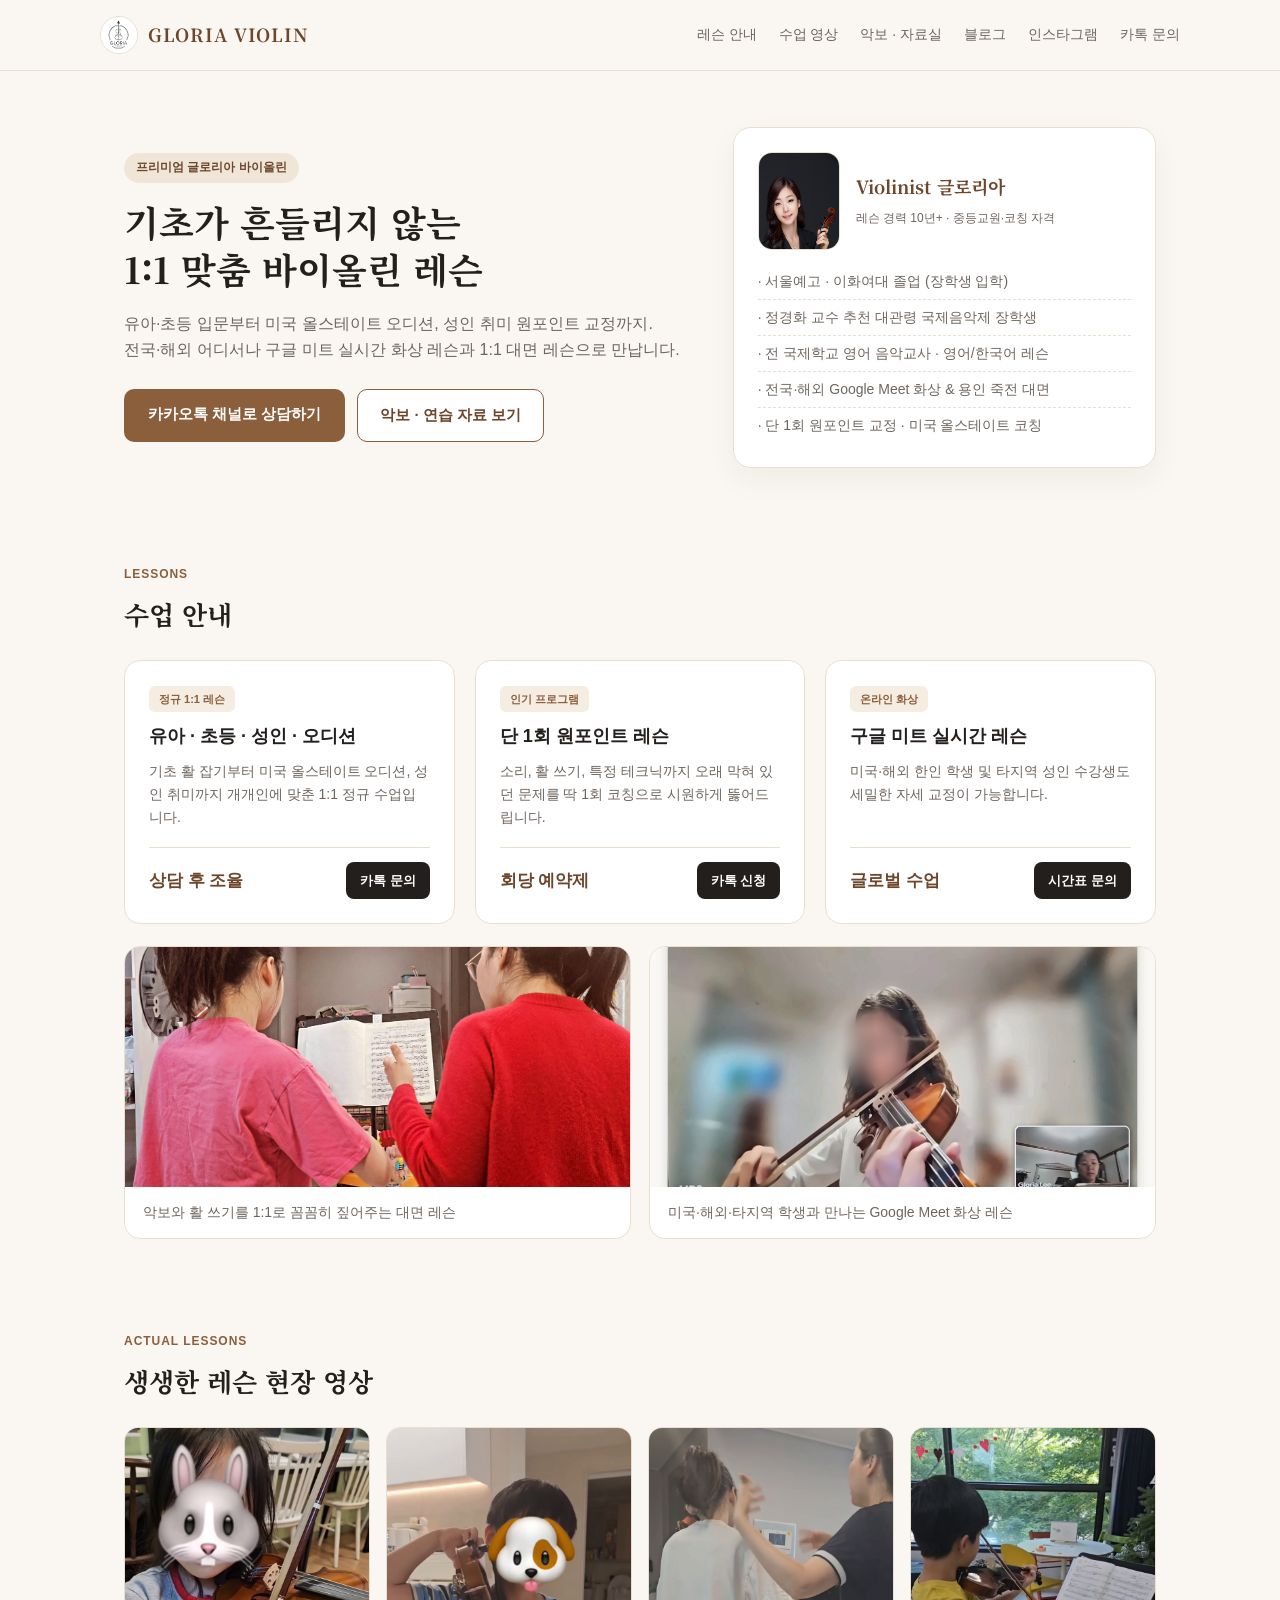
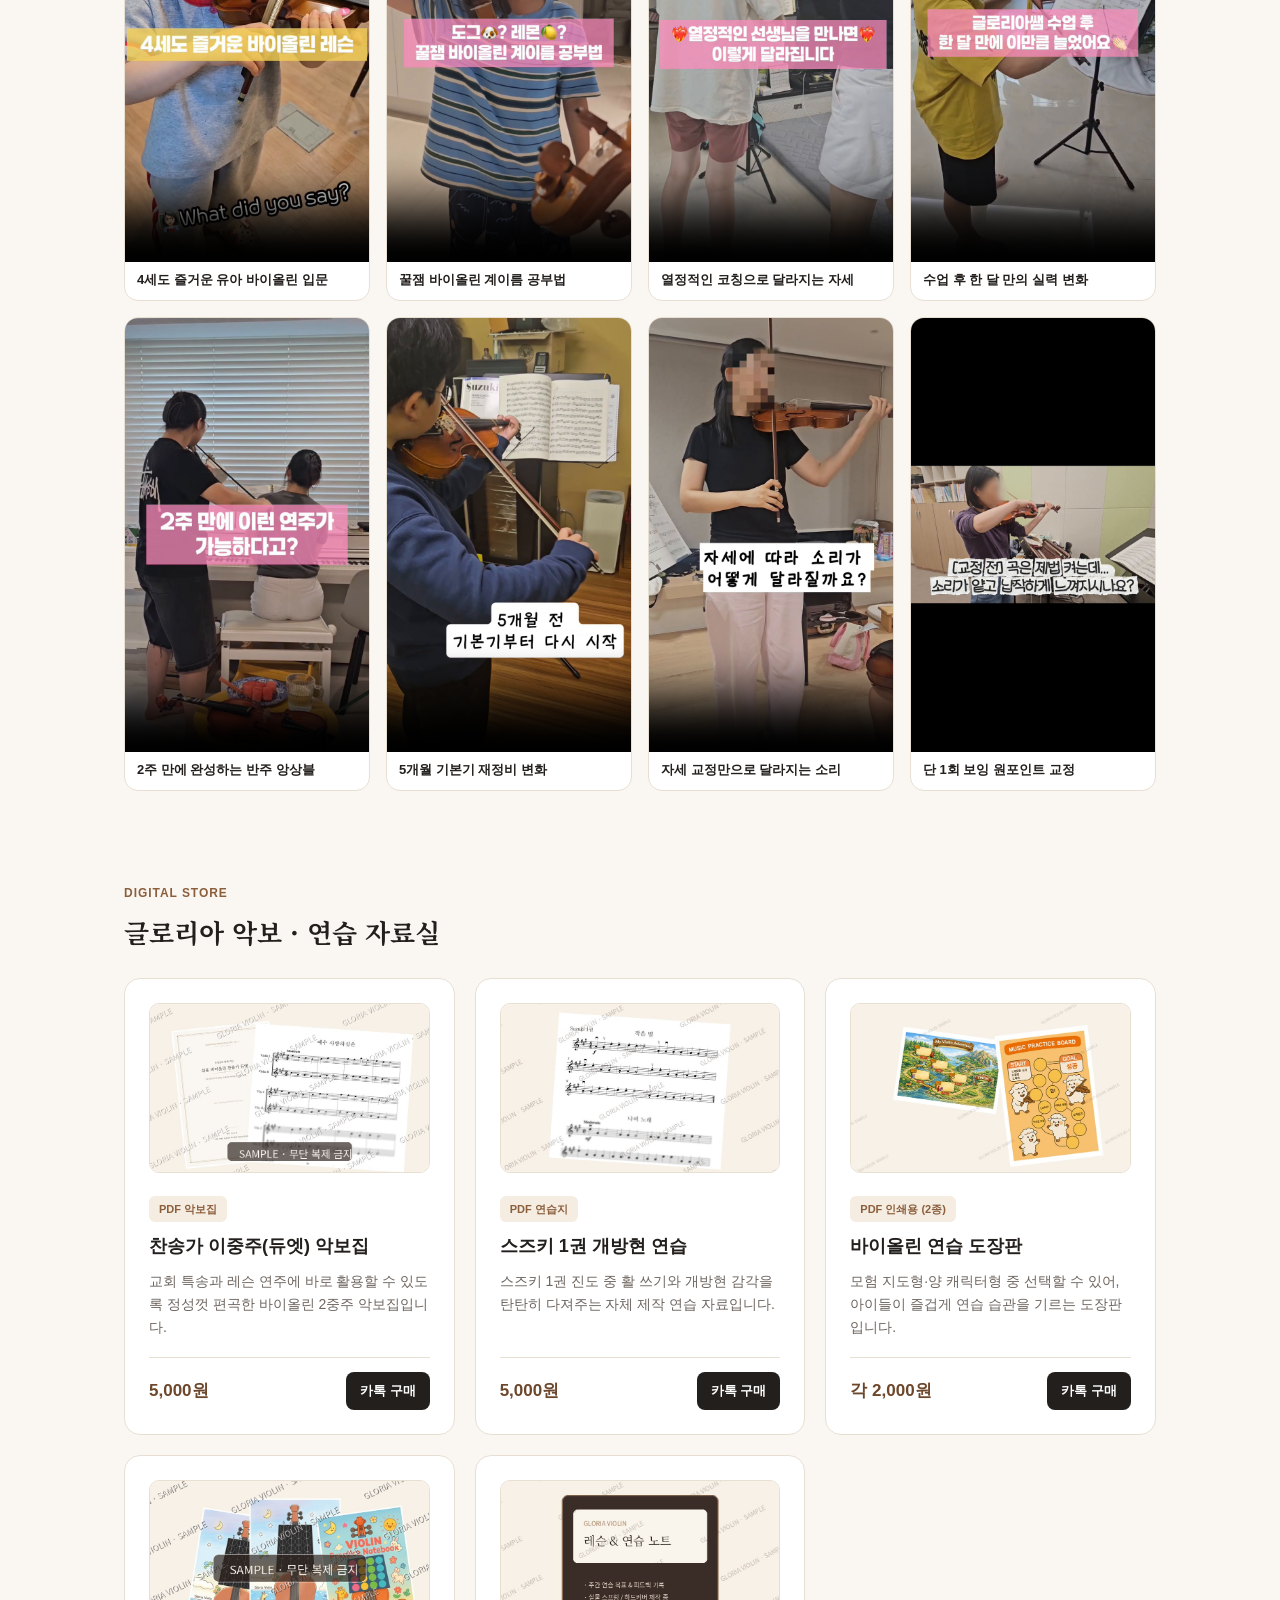
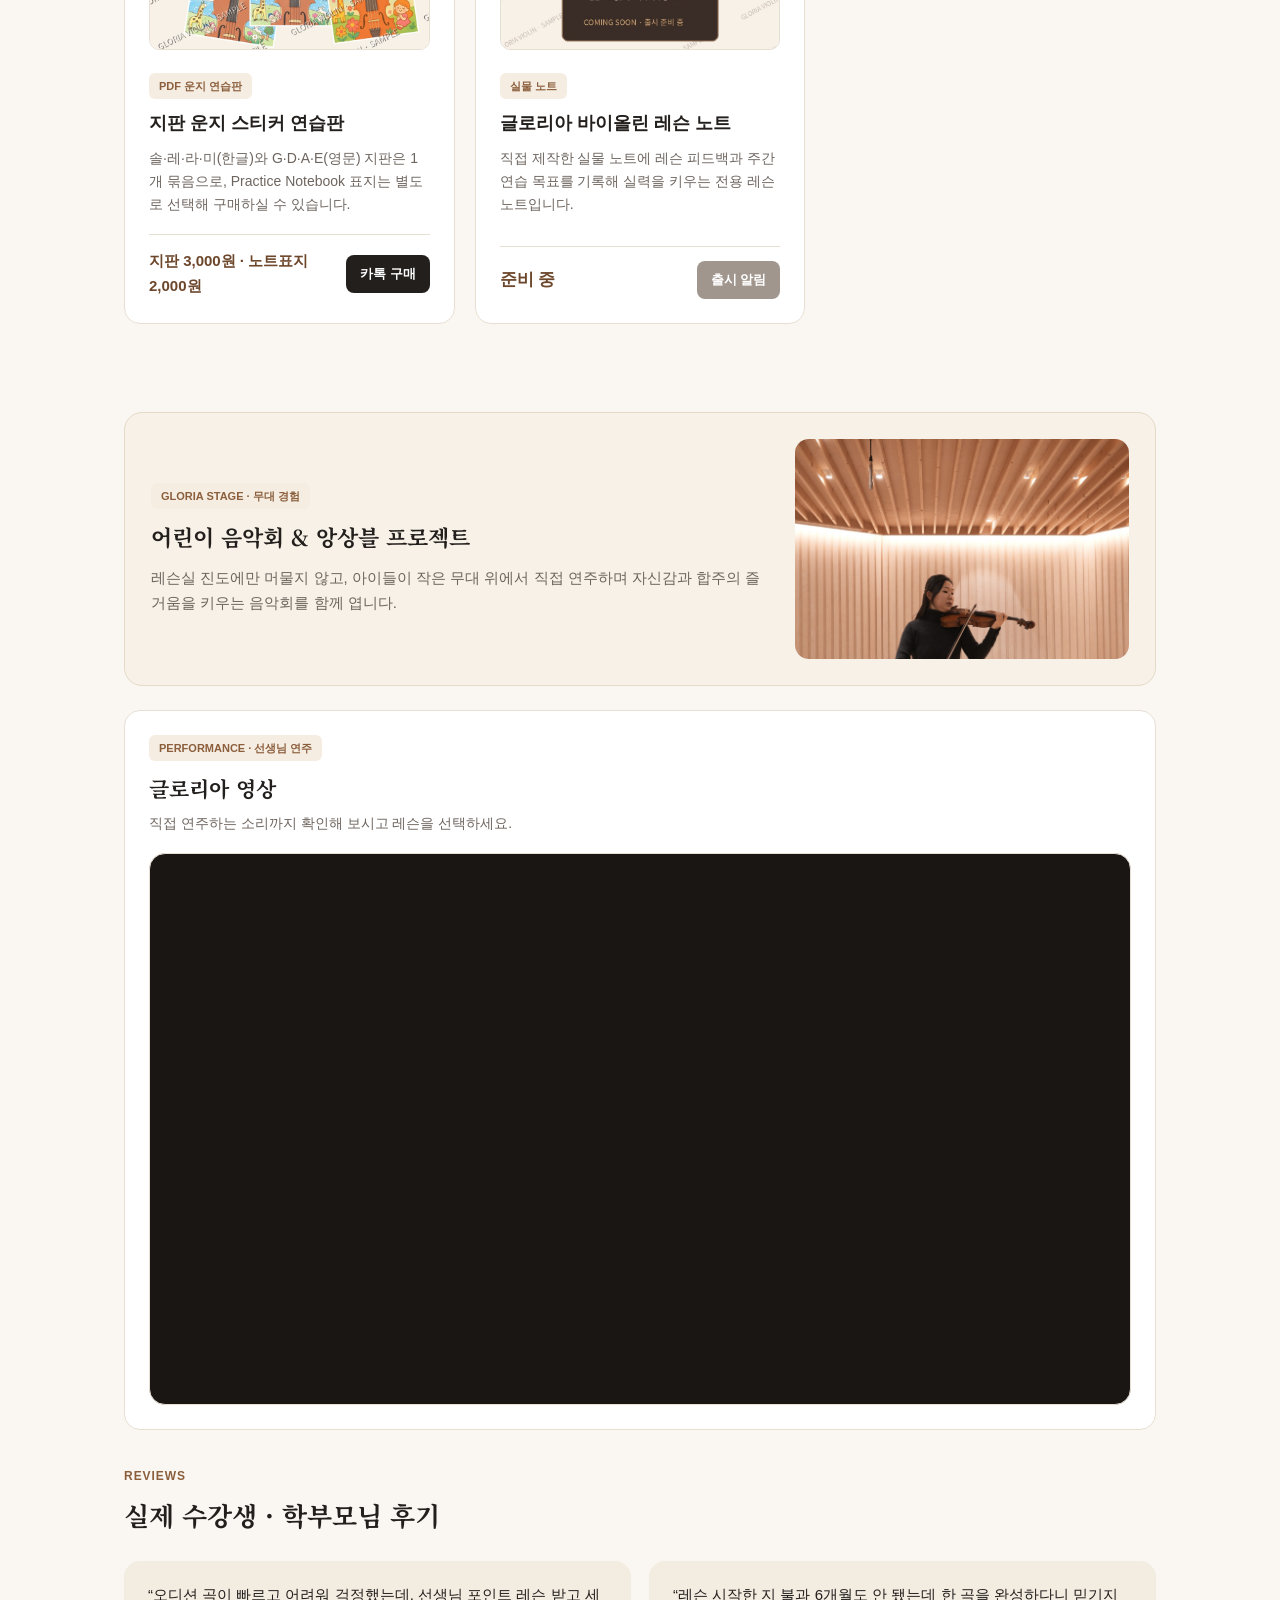
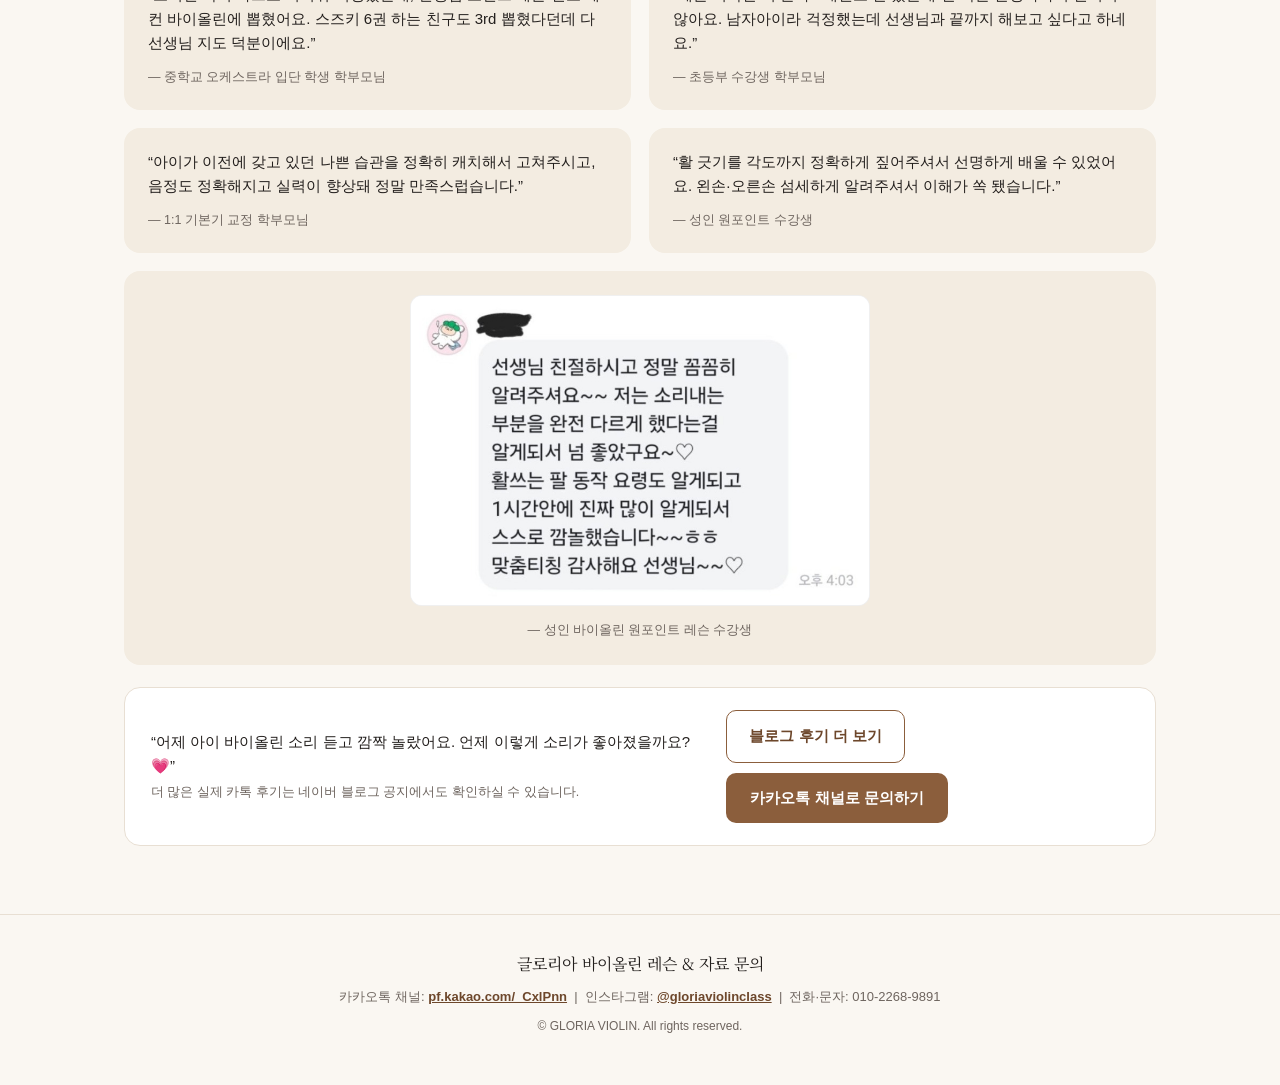
==== commit 2e6c12e3: "홈페이지: 5번째 후기 카드에서 중복 인용문 제거, 카톡 캡처 중심 1단 카드로 정리" ====
--- a/index.html
+++ b/index.html
@@ -150,13 +150,14 @@
     .review-quote { font-size: 15px; font-weight: 500; color: var(--ink); line-height: 1.6; }
     .review-meta { font-size: 12.5px; color: var(--muted); margin-top: 12px; }
     .review-photo-card {
-      display: grid; grid-template-columns: minmax(0, 380px) minmax(0, 1fr);
-      align-items: center; gap: 26px;
+      display: flex; flex-direction: column; align-items: center; text-align: center;
+      gap: 14px; padding: 24px 20px;
     }
     .review-photo-card img {
-      display: block; width: 100%; height: auto; max-width: 100%;
+      display: block; width: 100%; height: auto; max-width: 460px;
       border-radius: 12px; border: 1px solid rgba(0, 0, 0, 0.06); background: #fff;
     }
+    .review-photo-card .review-meta { margin-top: 0; }
     .review-cta {
       margin-top: 22px; background: var(--card); border: 1px solid var(--line); border-radius: 16px;
       padding: 22px 26px; display: flex; justify-content: space-between; align-items: center; gap: 18px;
@@ -171,10 +172,6 @@
       .video-grid { grid-template-columns: repeat(2, 1fr); }
       h1 { font-size: 28px; }
       .review-cta { flex-direction: column; align-items: flex-start; }
-    }
-    @media (max-width: 820px) {
-      .review-photo-card { grid-template-columns: 1fr; gap: 18px; }
-      .review-photo-card img { max-width: 460px; }
     }
     @media (max-width: 720px) {
       header { padding: 10px 14px; background: var(--bg); }
@@ -454,10 +451,7 @@
       </div>
       <div class="review-card review-photo-card" style="grid-column: 1 / -1;">
         <img src="assets/review_adult_onepoint.jpg" alt="성인 바이올린 원포인트 레슨 수강생이 보낸 카카오톡 후기 캡처" width="855" height="578" loading="lazy">
-        <div class="review-photo-text">
-          <div class="review-quote">“선생님 친절하시고 정말 꼼꼼히 알려주세요~~ 저는 소리 내는 부분을 완전 다르게 했다는 걸 알게 돼서 넘 좋았고요~♡ 활 쓰는 팔 동작 요령도 알게 되고 1시간 안에 진짜 많이 알게 돼서 스스로 깜놀했습니다~~ㅎㅎ 맞춤 티칭 감사해요 선생님~~♡”</div>
-          <div class="review-meta">— 성인 바이올린 원포인트 레슨 수강생</div>
-        </div>
+        <div class="review-meta">— 성인 바이올린 원포인트 레슨 수강생</div>
       </div>
     </div>
     <div class="review-cta">
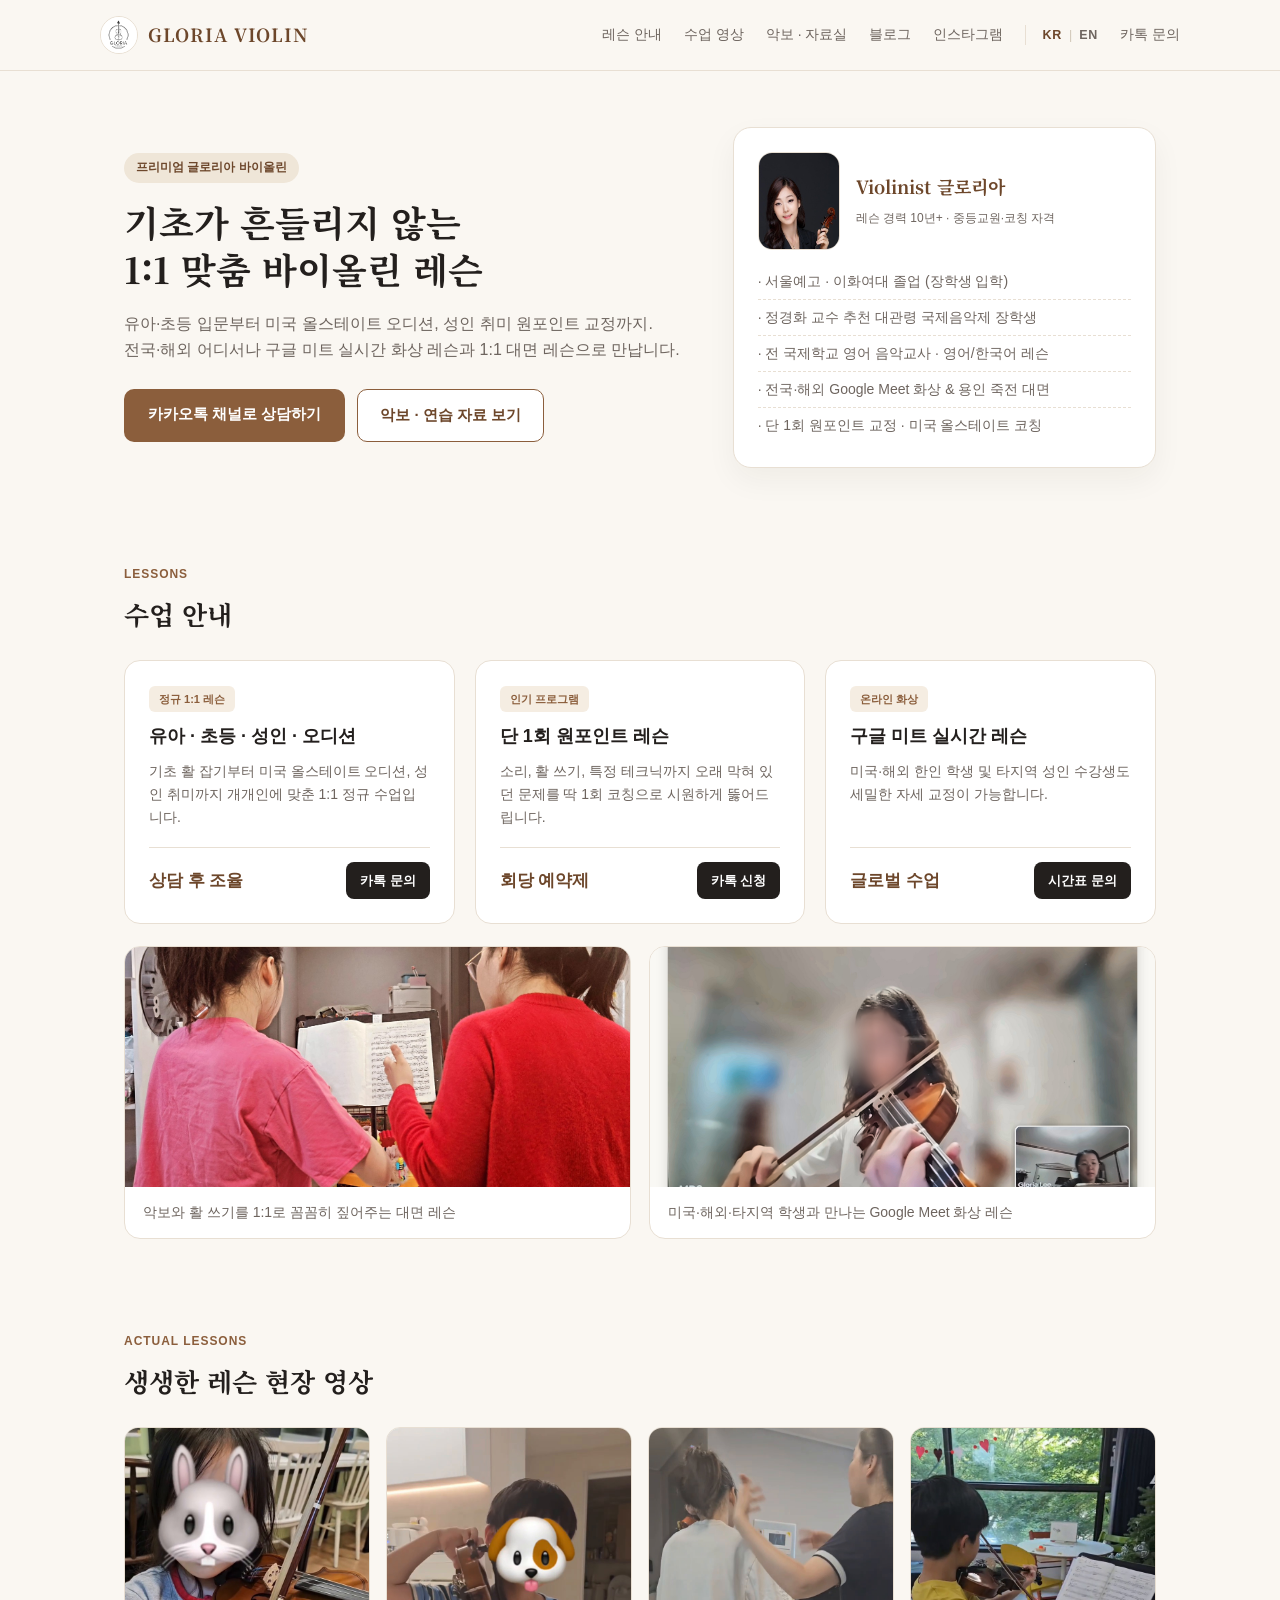
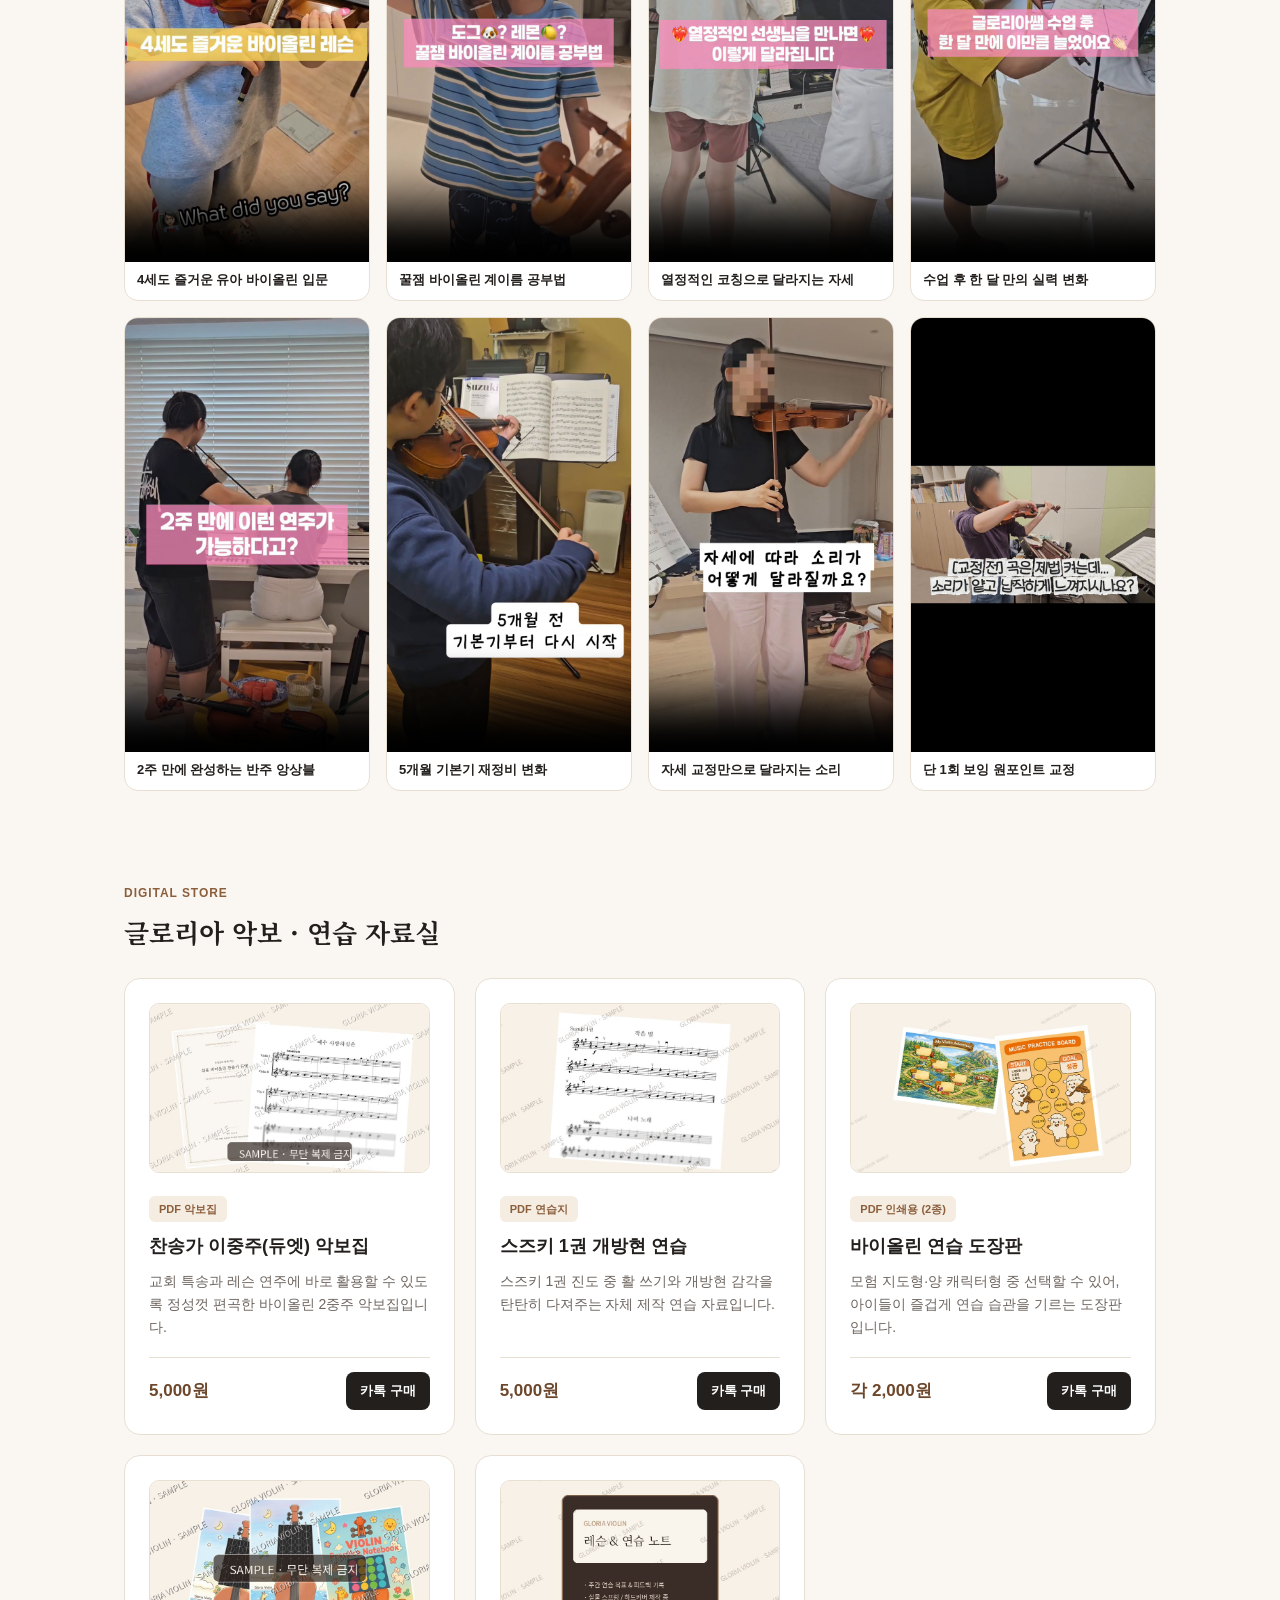
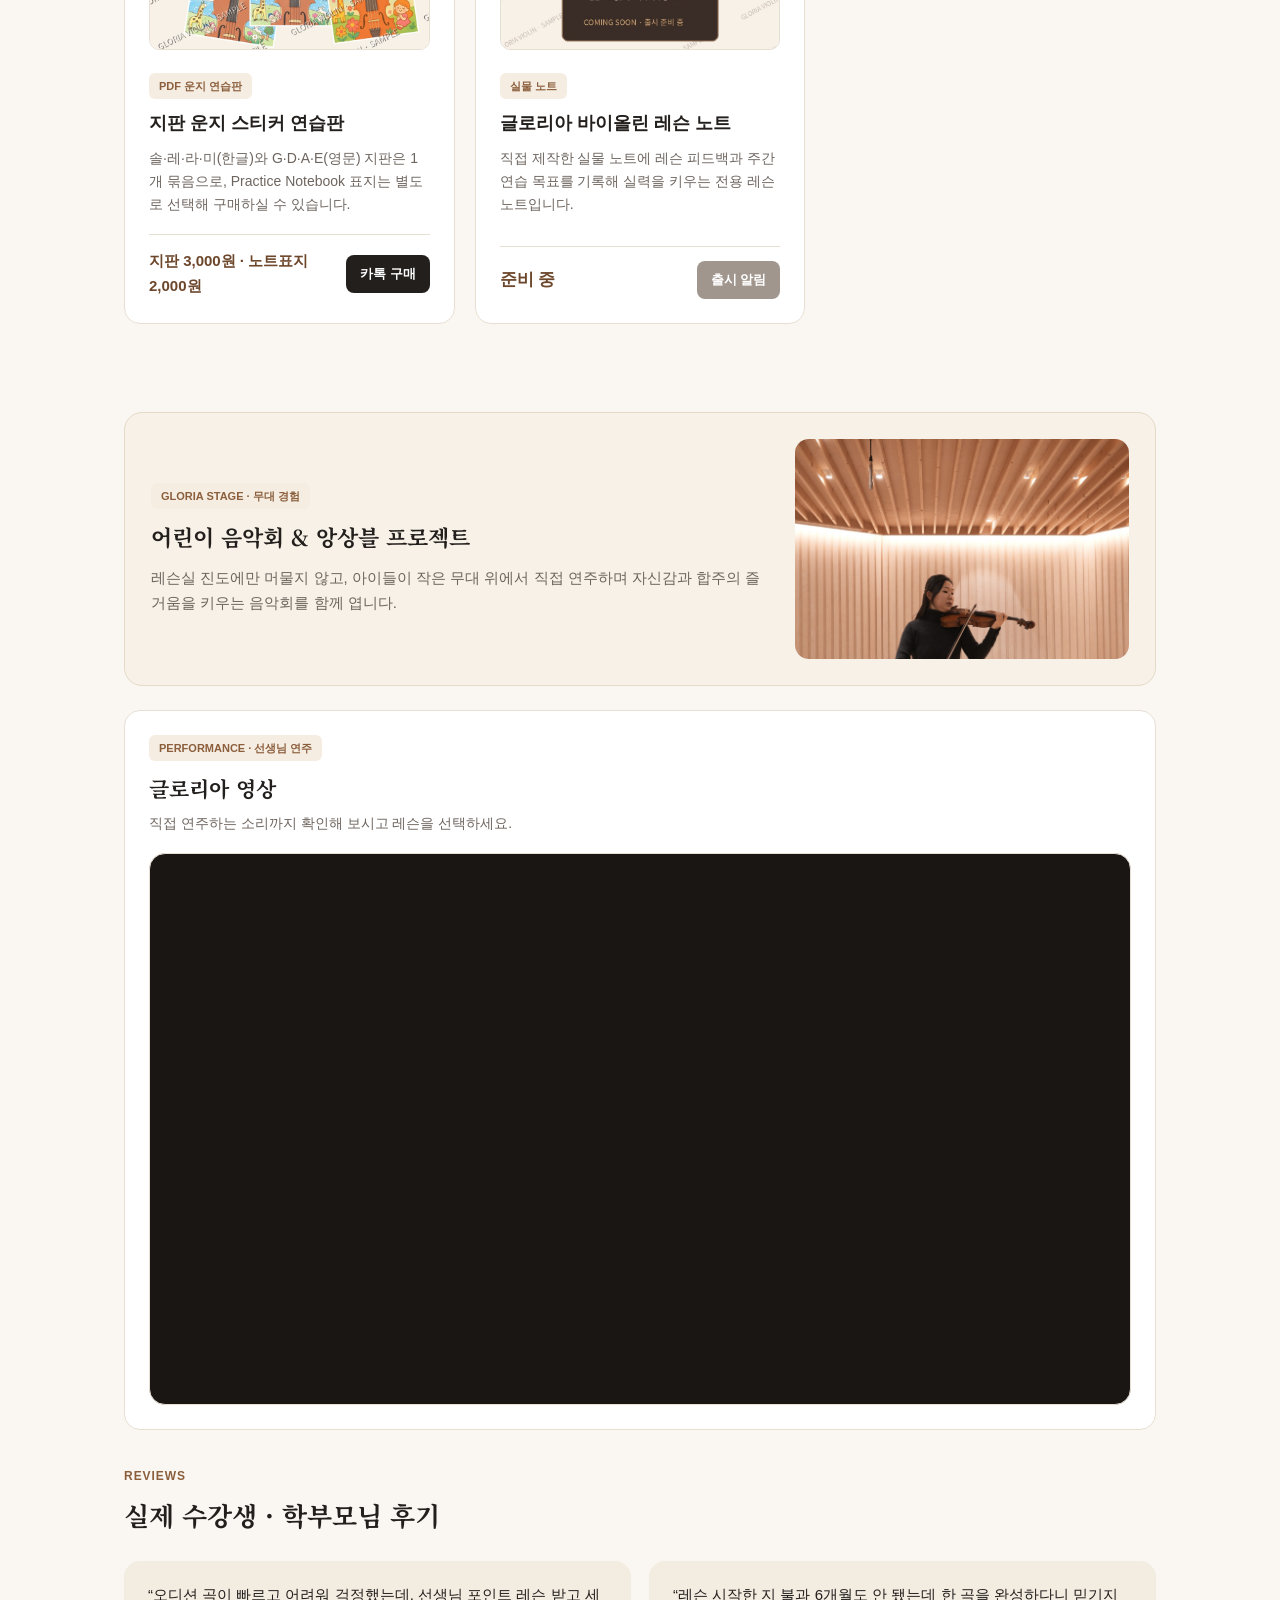
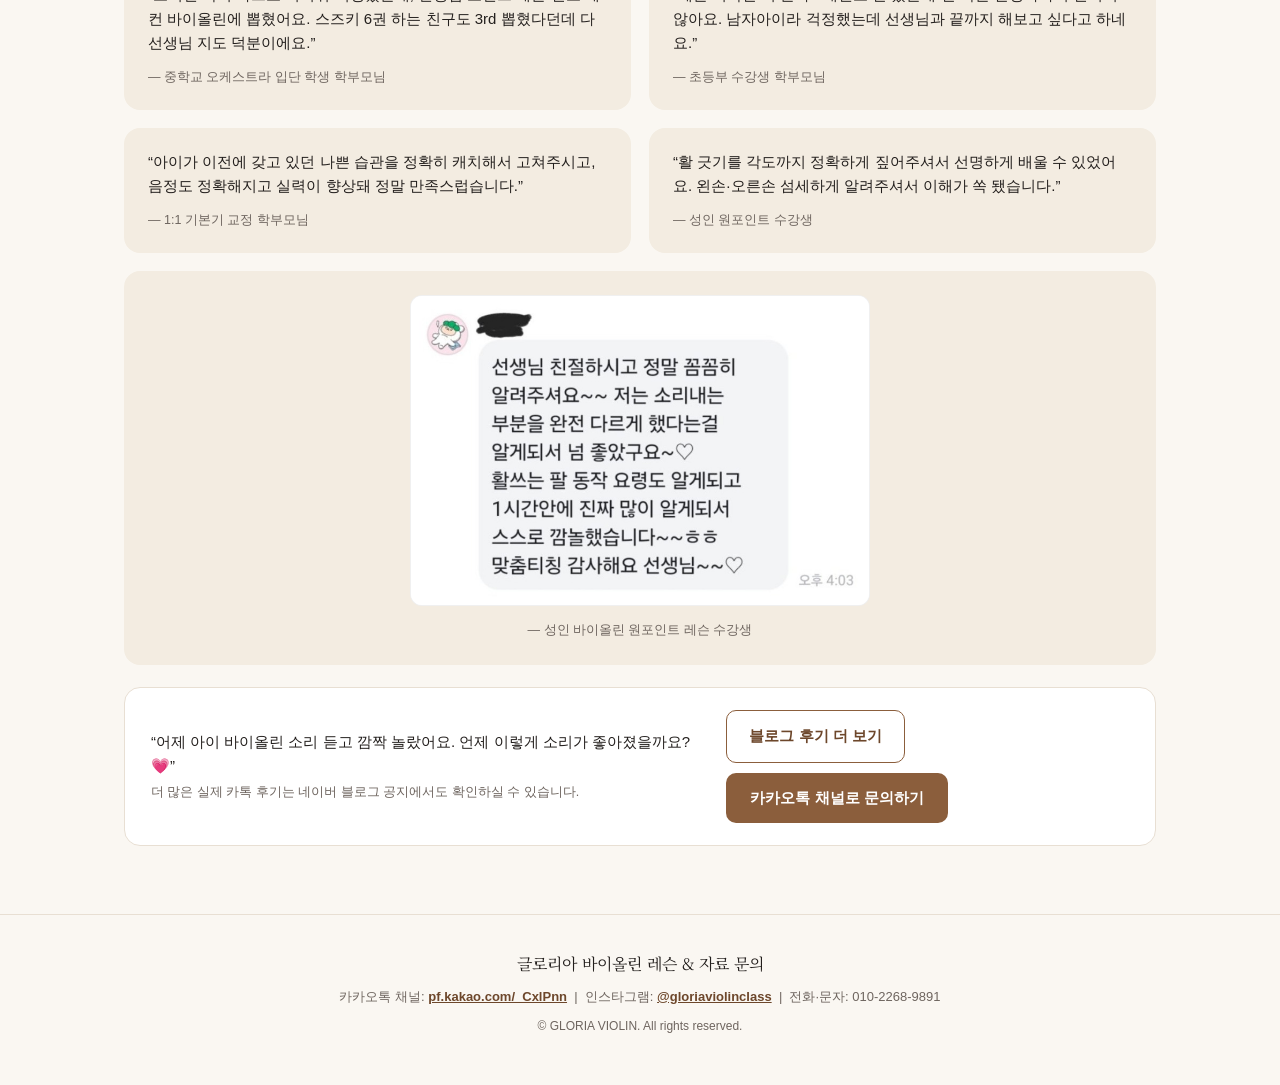
==== commit ffbefd2b: "영문 페이지(/en/) 추가 및 상단 KR | EN 언어 전환, 구글 폼 신청 연결" ====
--- a/index.html
+++ b/index.html
@@ -15,6 +15,9 @@
   <meta name="description" content="서울예고·이화여대 졸업, 미국·해외 한인 아이들 1:1 바이올린 화상 레슨, 용인 죽전 인근 대면 레슨 및 원포인트 교정, 자체 제작 찬송가 이중주·도장판·운지 연습판 자료실." />
   <meta name="keywords" content="글로리아 바이올린, 바이올린 화상 레슨, 미국 바이올린 레슨, 온라인 바이올린, 용인 죽전 바이올린, 원포인트 바이올린 레슨, 바이올린 악보, 찬송가 이중주" />
   <link rel="canonical" href="https://glorialee9112-design.github.io/" />
+  <link rel="alternate" hreflang="ko" href="https://glorialee9112-design.github.io/" />
+  <link rel="alternate" hreflang="en" href="https://glorialee9112-design.github.io/en/" />
+  <link rel="alternate" hreflang="x-default" href="https://glorialee9112-design.github.io/" />
   <meta name="naver-site-verification" content="98d70bb8b84e6bf92e8efe2d867b717b4aa25853" />
   <meta property="og:type" content="website" />
   <meta property="og:url" content="https://glorialee9112-design.github.io/" />
@@ -62,6 +65,15 @@
     .nav-links a { text-decoration: none; color: inherit; white-space: nowrap; }
     .nav-cta { text-decoration: none; white-space: nowrap; font-size: 14px; font-weight: 500; color: var(--muted); }
     .nav-links a:hover, .nav-cta:hover { color: var(--accent-dark); }
+    .lang-switch {
+      display: inline-flex; align-items: center; gap: 7px;
+      font-size: 12.5px; font-weight: 700; letter-spacing: 0.06em;
+      color: #B3A798; border-left: 1px solid var(--line); padding-left: 16px;
+    }
+    .lang-switch a { text-decoration: none; color: var(--muted); font-weight: 600; }
+    .lang-switch a:hover { color: var(--accent-dark); }
+    .lang-switch .on { color: var(--accent-dark); }
+    .lang-switch .divider { color: #D2C7B9; font-weight: 400; letter-spacing: 0; }
 
     .hero {
       max-width: 1080px; margin: 0 auto; padding: 56px 24px 48px;
@@ -176,15 +188,19 @@
     @media (max-width: 720px) {
       header { padding: 10px 14px; background: var(--bg); }
       .nav {
-        display: grid; grid-template-columns: minmax(0, 1fr) auto;
+        display: grid; grid-template-columns: minmax(0, 1fr) auto auto;
         align-items: center; gap: 8px 10px;
       }
       .nav-menu { display: contents; }
       .logo { grid-column: 1; grid-row: 1; gap: 8px; font-size: 15.5px; letter-spacing: 0.02em; min-width: 0; }
       .logo img { width: 30px; height: 30px; flex: 0 0 auto; }
       .logo span { overflow: hidden; text-overflow: ellipsis; white-space: nowrap; }
+      .lang-switch {
+        grid-column: 2; grid-row: 1; justify-self: end;
+        border-left: none; padding-left: 0; font-size: 11.5px; gap: 5px;
+      }
       .nav-cta {
-        grid-column: 2; grid-row: 1; justify-self: end;
+        grid-column: 3; grid-row: 1; justify-self: end;
         background: var(--accent); color: #fff;
         font-size: 12.5px; font-weight: 600;
         padding: 8px 14px; border-radius: 999px;
@@ -216,6 +232,11 @@
           <a href="https://blog.naver.com/gloriaviolin" target="_blank" rel="noopener">블로그</a>
           <a href="https://www.instagram.com/gloriaviolinclass" target="_blank" rel="noopener">인스타그램</a>
         </div>
+        <span class="lang-switch" aria-label="언어 선택">
+          <span class="on" aria-current="page">KR</span>
+          <span class="divider">|</span>
+          <a href="./en/" hreflang="en" lang="en">EN</a>
+        </span>
         <a class="nav-cta" href="http://pf.kakao.com/_CxlPnn" target="_blank" rel="noopener">카톡 문의</a>
       </div>
     </div>
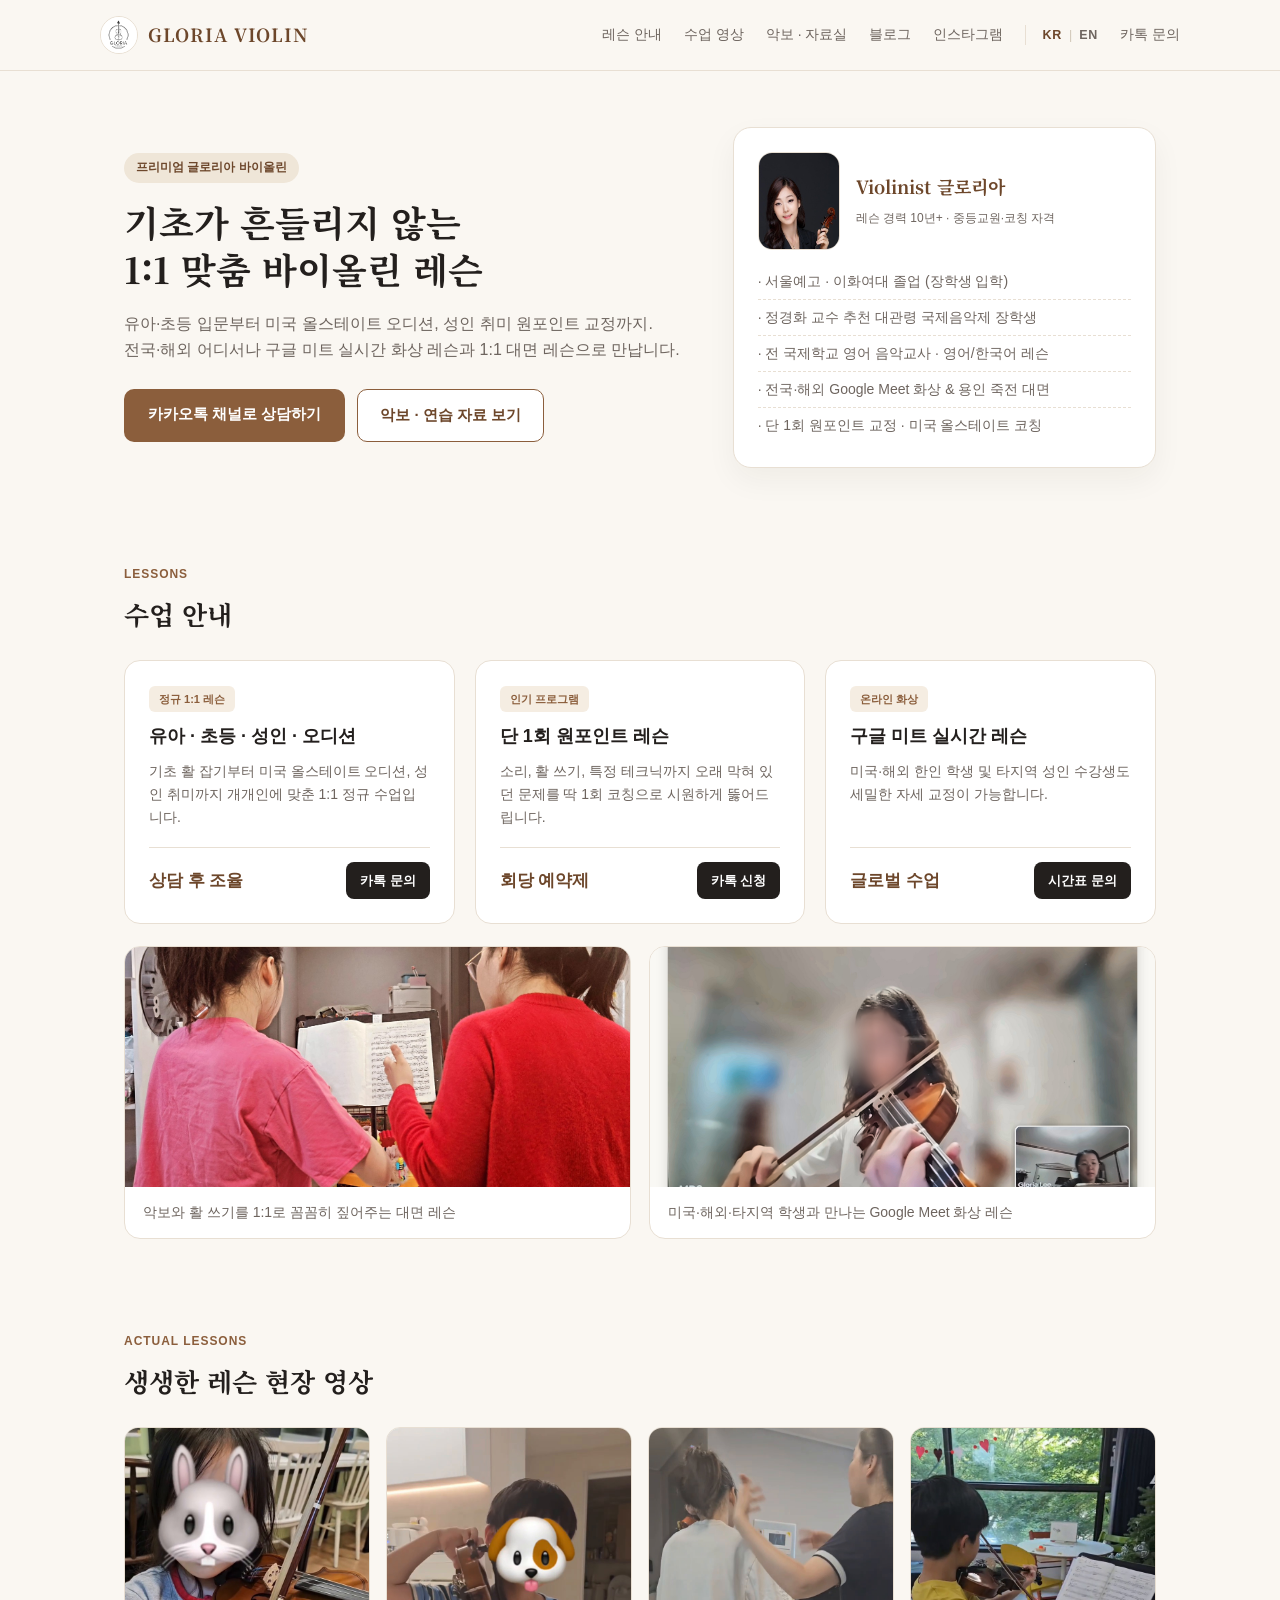
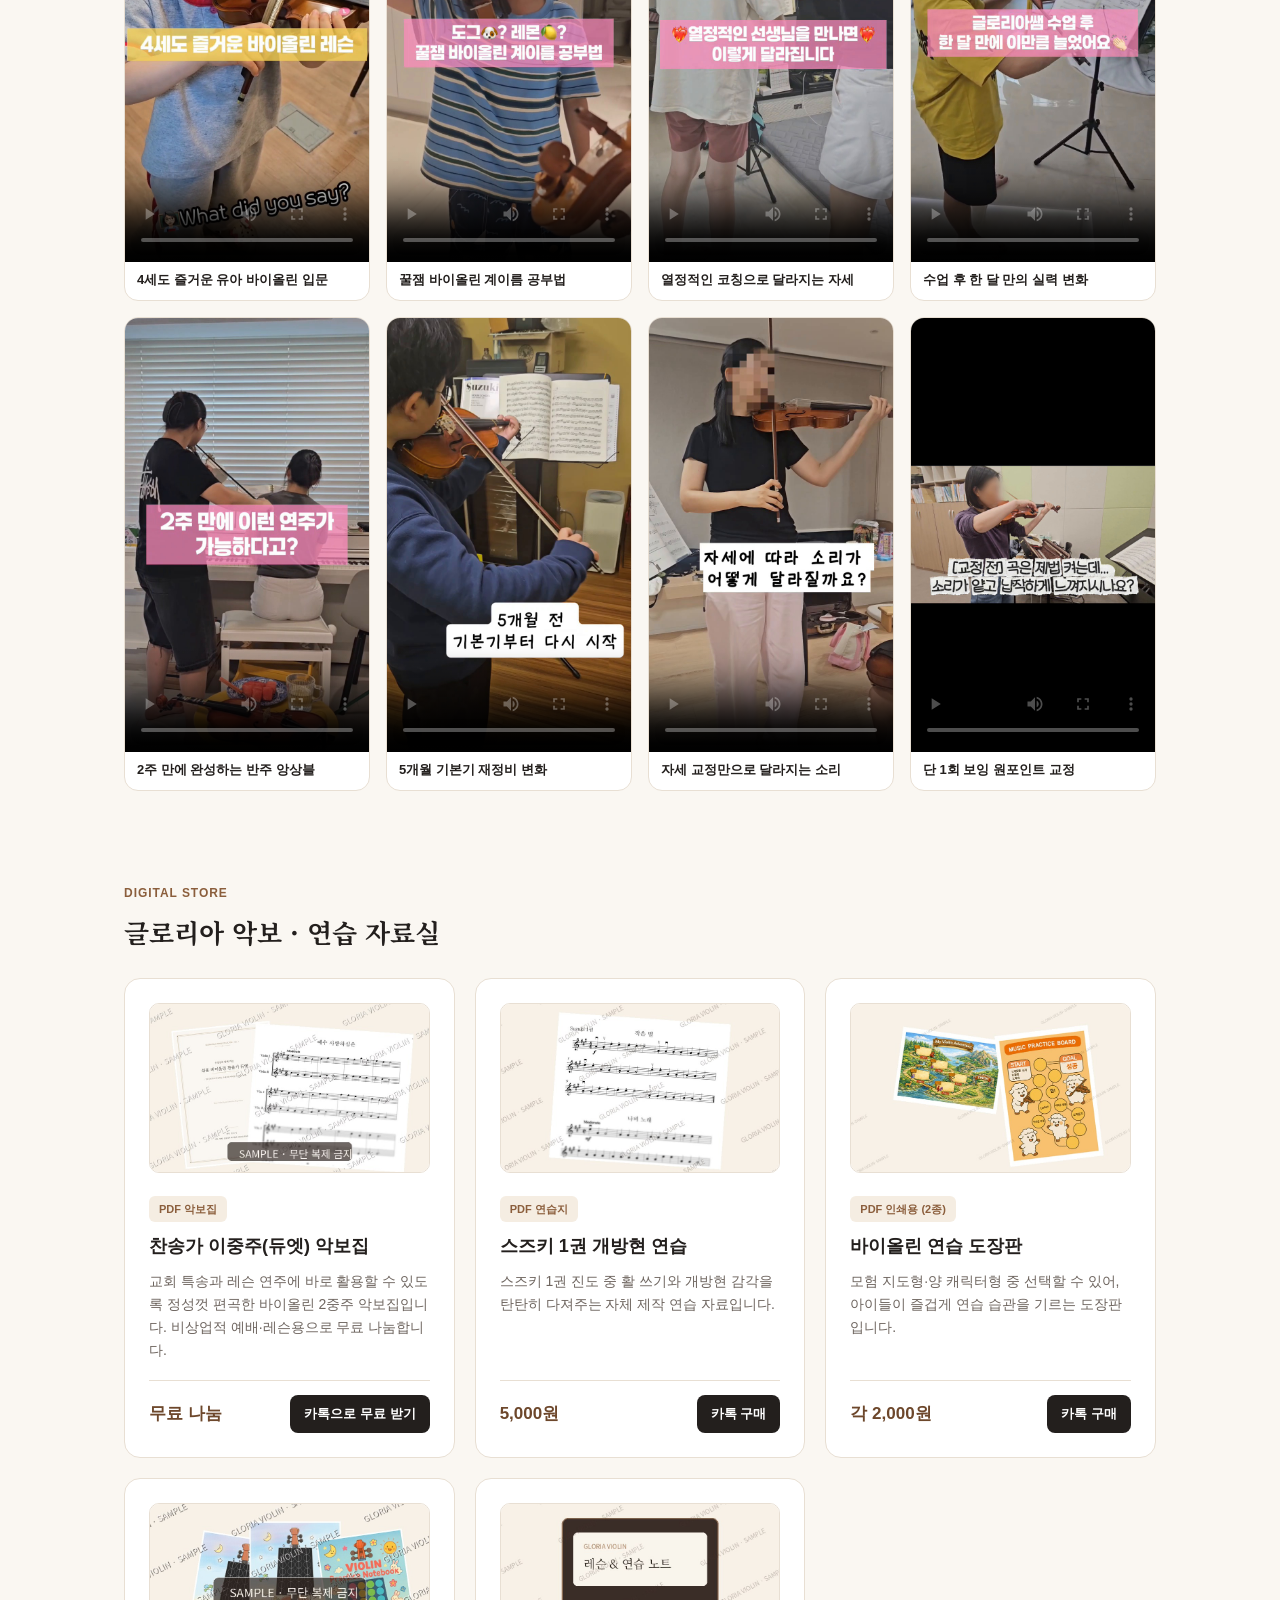
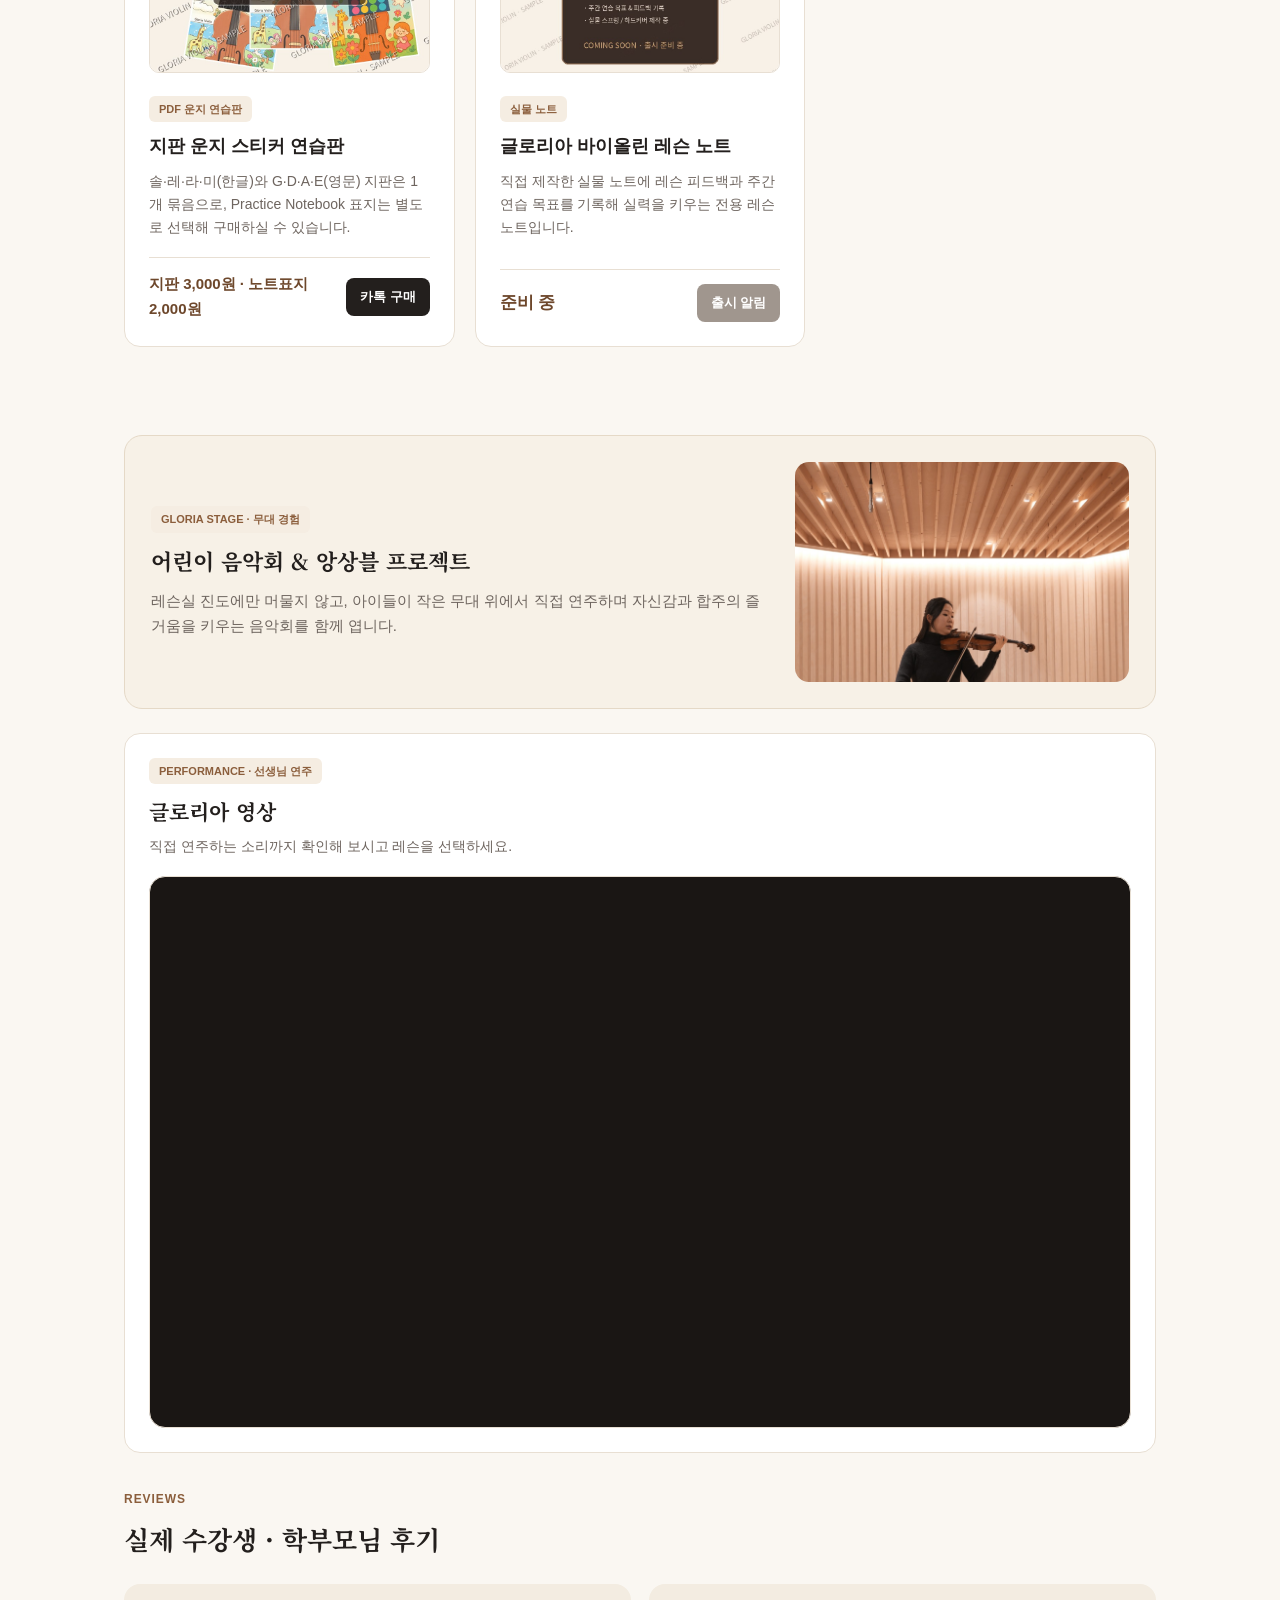
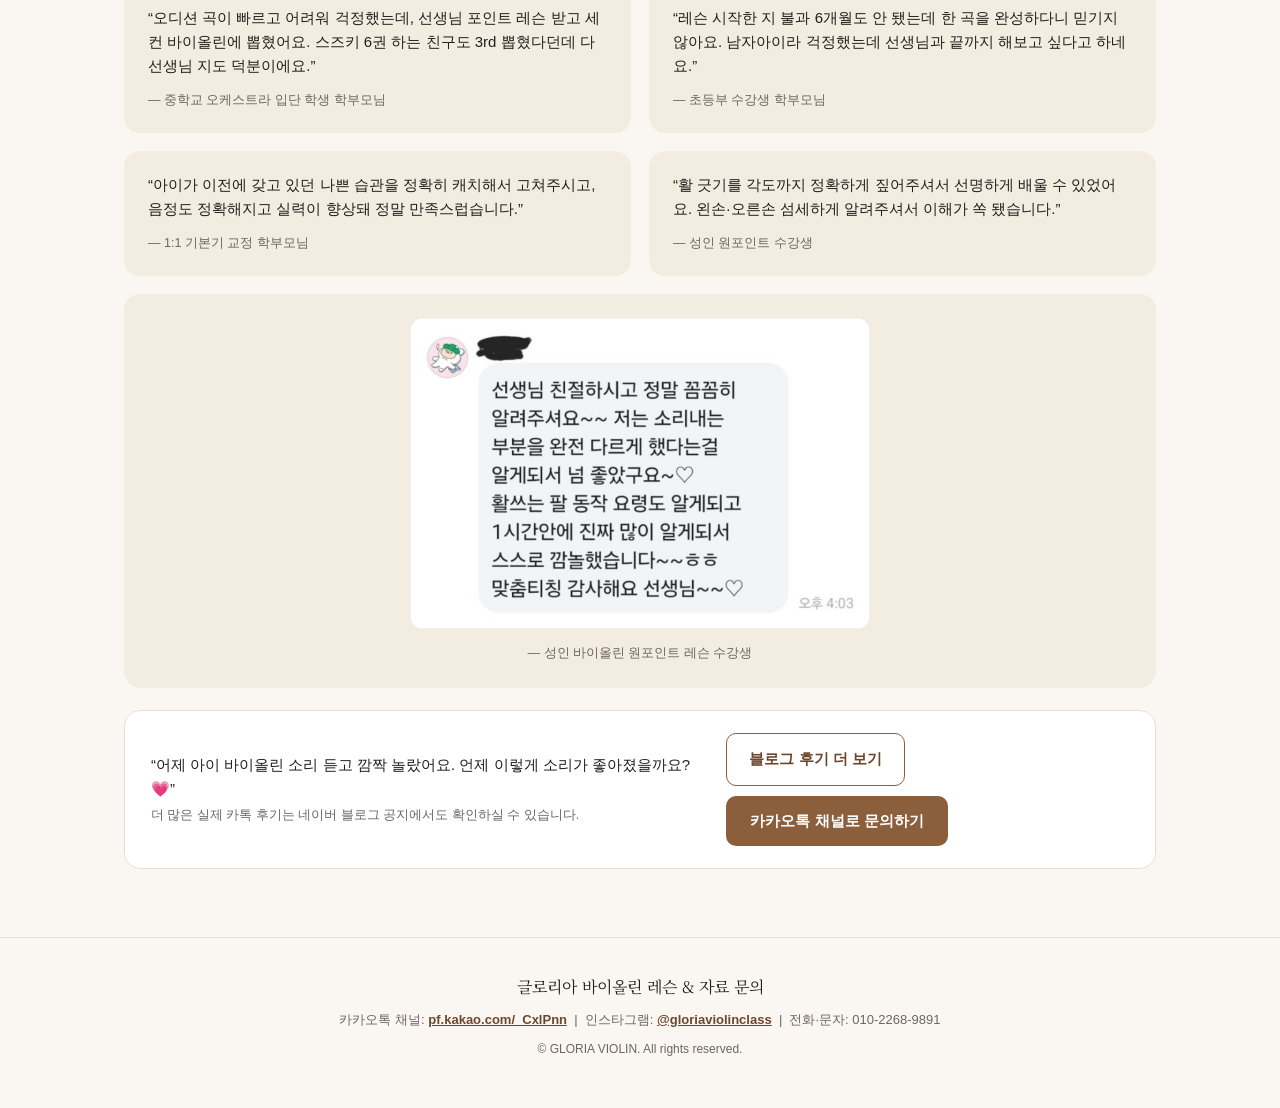
==== commit a65b6c0a: "찬송가 이중주 악보집: 유료 5,000원 → 무료 나눔 전환 (카톡으로 무료 받기)" ====
--- a/index.html
+++ b/index.html
@@ -374,11 +374,11 @@
           <img class="card-thumb" src="assets/preview_hymn_duet.jpg" alt="찬송가 이중주 악보집 샘플 미리보기">
           <span class="card-tag">PDF 악보집</span>
           <h3>찬송가 이중주(듀엣) 악보집</h3>
-          <p>교회 특송과 레슨 연주에 바로 활용할 수 있도록 정성껏 편곡한 바이올린 2중주 악보집입니다.</p>
-        </div>
-        <div class="price-row">
-          <span class="price">5,000원</span>
-          <a href="http://pf.kakao.com/_CxlPnn" target="_blank" rel="noopener" class="buy-btn">카톡 구매</a>
+          <p>교회 특송과 레슨 연주에 바로 활용할 수 있도록 정성껏 편곡한 바이올린 2중주 악보집입니다. 비상업적 예배·레슨용으로 무료 나눔합니다.</p>
+        </div>
+        <div class="price-row">
+          <span class="price">무료 나눔</span>
+          <a href="http://pf.kakao.com/_CxlPnn" target="_blank" rel="noopener" class="buy-btn">카톡으로 무료 받기</a>
         </div>
       </div>
       <div class="card">
